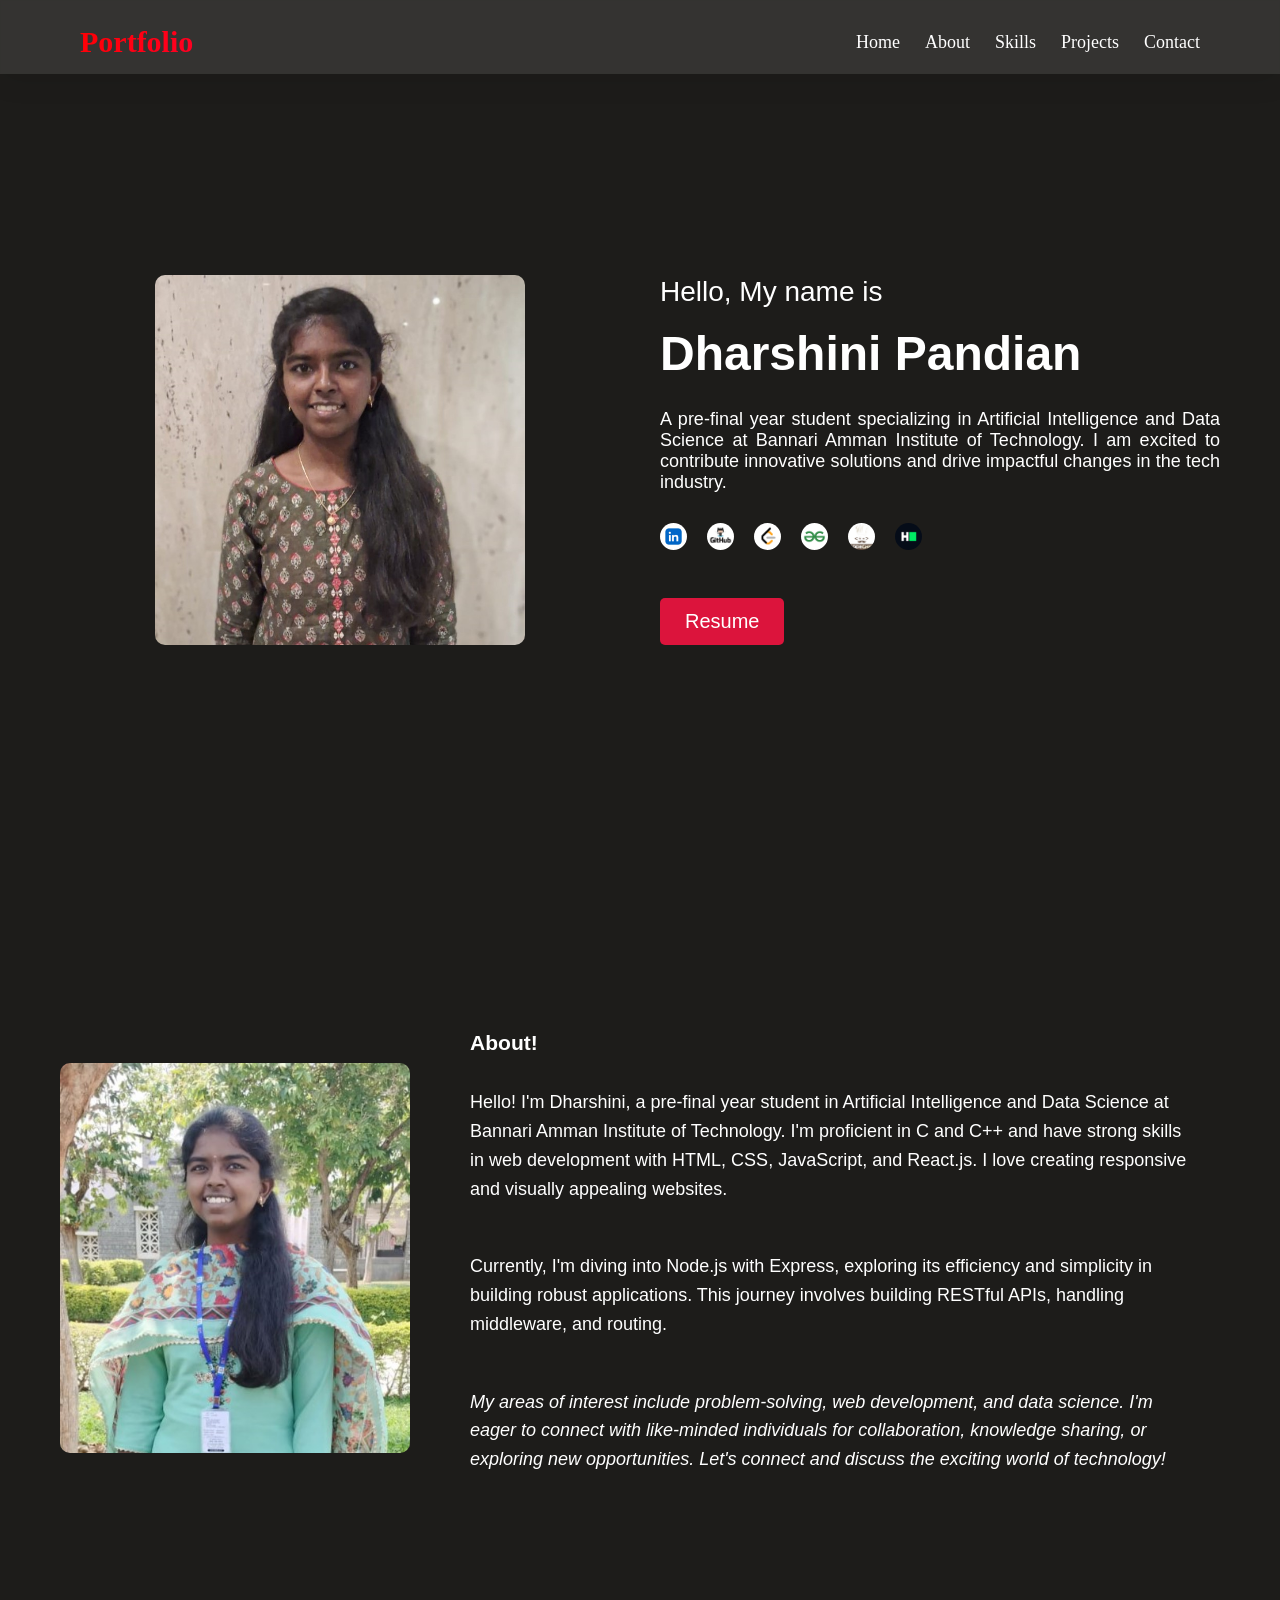
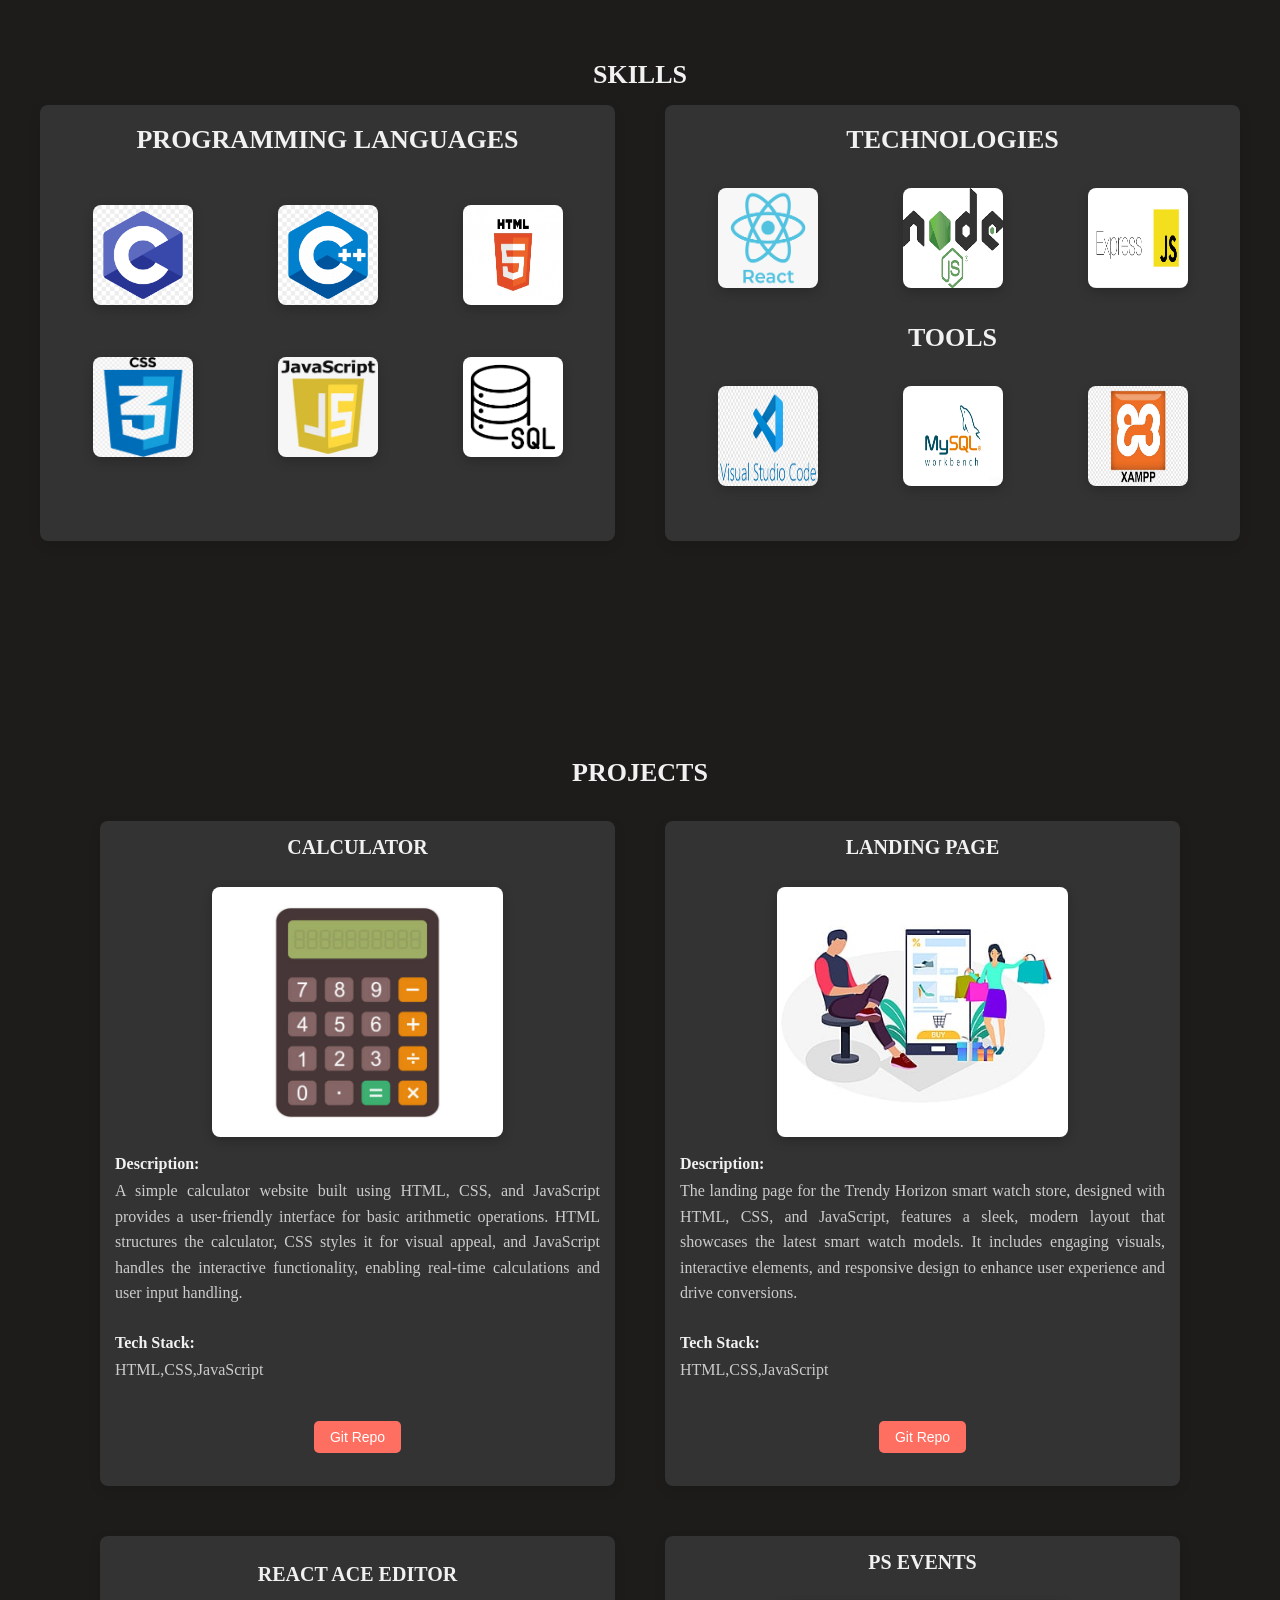
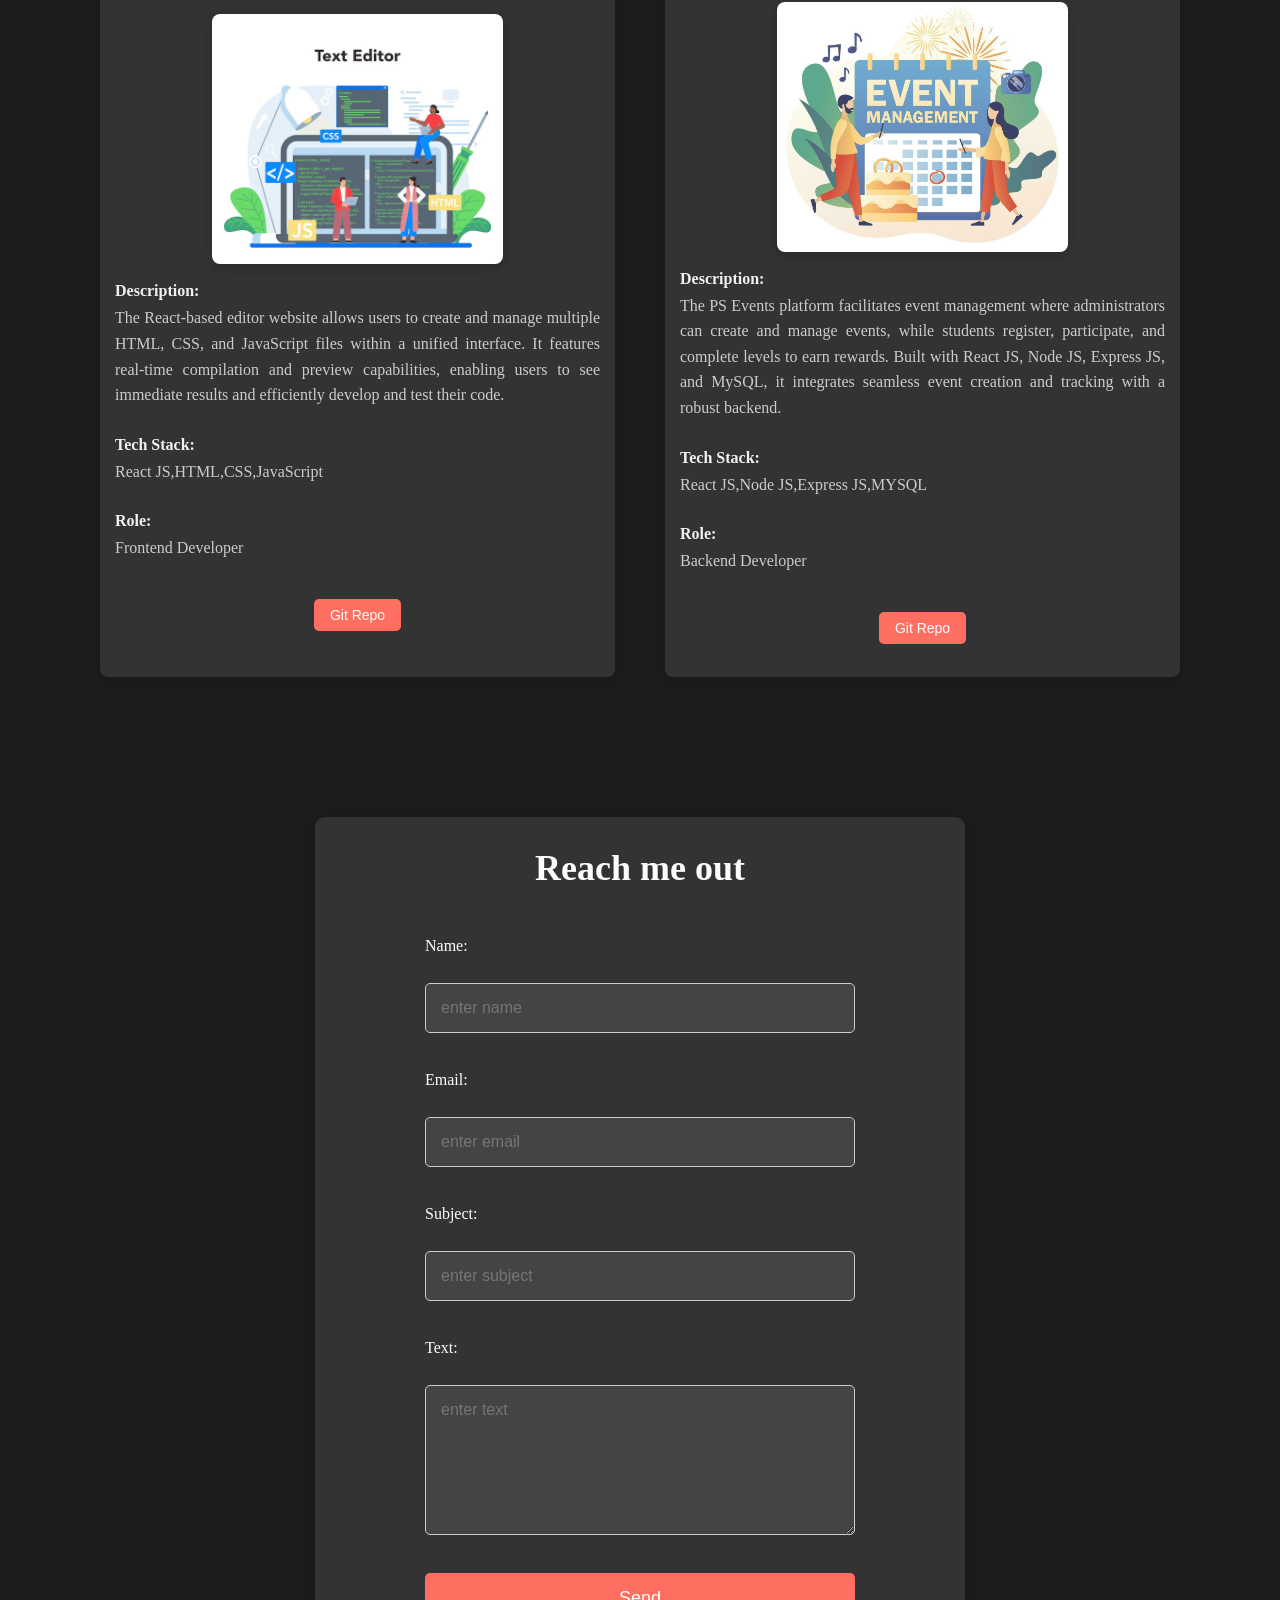
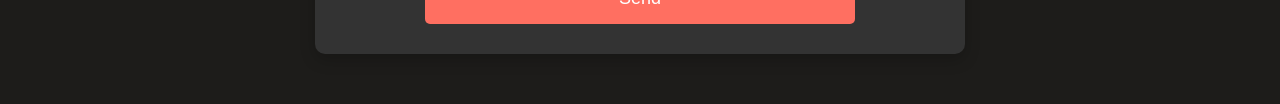
==== index.html @ 651cd528 "Update index.html" ====
<!DOCTYPE html>
<html lang="en">

<head>
    <meta charset="UTF-8">
    <meta name="viewport" content="width=device-width, initial-scale=1.0">
    <title>Portfolio</title>
    <link rel="stylesheet" href="index.css">
    <link rel="stylesheet" href="https://cdnjs.cloudflare.com/ajax/libs/font-awesome/4.7.0/css/font-awesome.min.css">
</head>

<body>

  <nav class="navbar">
    <div class="max-width">
        <div class="nav">
            <div class="logo"><a href="#">Portfolio</a></div>
            <img src="hamburger_icon.png" alt="Menu" class="menu-icon" id="menu-open">
            <ul class="menu" id="menu">
                <img src="croos.jpg" alt="Close" class="menu-icon" id="menu-close">
                <li><a href="#home">Home</a></li>
                <li><a href="#about">About</a></li>
                <li><a href="#skills">Skills</a></li>
                <li><a href="#projects">Projects</a></li>
                <li><a href="#contact">Contact</a></li>
            </ul>
        </div>
    </div>
</nav>

  
  
  
  <section class="home" id="home">
    <div class="max-width">
      <div class="myimg">
        <img src="./MyImg1.jpg" alt="myphoto">
      </div>
      <div class="home-content">
        <div class="text1">Hello, My name is</div><br>
        <div class="text2">Dharshini Pandian</div><br>
        <div class="text3">A pre-final year student specializing in Artificial Intelligence and Data Science at Bannari Amman Institute of Technology. I am excited to contribute innovative solutions and drive impactful changes in the tech industry.</div>
        <div class="icons">
          <p><a href="https://www.linkedin.com/in/dharshini-pandian-6aa9b4267?lipi=urn%3Ali%3Apage%3Ad_flagship3_profile_view_base_contact_details%3BbSGIP3bfSJGXekFO4YFnLw%3D%3D" target="_blank"><img src="./linkedin.jpg" alt=""></a></p>
          <p><a href="https://github.com/DharshiniPandian" target="_blank"><img src="github.png" alt=""></a></p>
          <p><a href="https://leetcode.com/u/Dharsh_BIT/" target="_blank"><img src="leetcode.png" alt=""></a></p>
          <p><a href="https://www.geeksforgeeks.org/user/dharshiniph74s/" target="_blank"><img src="gfg.png" alt=""></a></p>
          <p><a href="https://www.codechef.com/users/dharshini64" target="_blank"><img src="codechef.png" alt=""></a></p>
          <p><a href="https://www.hackerrank.com/profile/dharshinipandia1" target="_blank"><img src="hackerrank.png" alt=""></a></p>
        </div><br>
        <a href="https://dharshinipandian.tiiny.site" target="_blank"><button>Resume</button></a>
      </div>
    </div>
  </section>

  <section class="about" id="about">
    <div class="max-width">
      <div class="myimg1">
        <img src="./MyImg2.jpg" alt="myimg">
      </div>
      <div class="about-content">
        <h3>About!</h3><br>

        <p>Hello! I'm Dharshini, a pre-final year student in Artificial Intelligence and Data Science at Bannari Amman Institute of Technology. I'm proficient in C and C++ and have strong skills in web development with HTML, CSS, JavaScript, and React.js. I love creating responsive and visually appealing websites.</p><br>

        <p>Currently, I'm diving into Node.js with Express, exploring its efficiency and simplicity in building robust applications. This journey involves building RESTful APIs, handling middleware, and routing.</p><br>
          
<p>My areas of interest include problem-solving, web development, and data science. I'm eager to connect with like-minded individuals for collaboration, knowledge sharing, or exploring new opportunities. Let's connect and discuss the exciting world of technology!</p>    
  </div>
    </div>
  </section>
  <section class="skills" id="skills">
    <h2>Skills</h2>
    <div class="max-width">
      <div class="side1">
        <div class="language">
          <h2>Programming Languages</h2><br>
          <ul>
            <li><img src="./C.png" alt="C"></li>
            <li><img src="./C++.png" alt="C++"></li>
            <li><img src="./HTML.png" alt="HTML"></li>
            <li><img src="./CSS.png" alt="CSS"></li>
            <li><img src="./JS.jpeg" alt="JavaScript"></li>
            <li><img src="./SQL.png" alt="SQL"></li>
          </ul>
        </div>
      </div>
      <div class="side2">
        <div class="technology">
          <h2>Technologies</h2><br>
          <ul>
            <li><img src="./React.png" alt="React JS"></li>
            <li><img src="./node.png" alt="Node JS"></li>
            <li><img src="./express.png" alt="Express JS"></li>
          </ul>
        </div>
        <div class="tool">
          <h2>Tools</h2><br>
          <ul>
            <li><img src="./vscode.png" alt="VS Code"></li>
            <li><img src="./workbench.jpg" alt="MySQL WorkBench"></li>
            <li><img src="./xampp.png" alt="Xampp"></li>
          </ul>
        </div>
      </div>
    </div>
  </section>
  <br>

  <section class="projects" id="projects">
    <h2>Projects</h2><br>
    <div class="max-width">
      <div class="pro">
        <div class="box">
          <h2>Calculator</h2><br>
          <img src="./calculator.jpg" alt="img"><br>
          <div class="des">
          <h4>Description:</h4>
          <p>A simple calculator website built using HTML, CSS, and JavaScript provides a user-friendly interface for basic arithmetic operations. HTML structures the calculator, CSS styles it for visual appeal, and JavaScript handles the interactive functionality, enabling real-time calculations and user input handling.</p>
        </div><br>
        <div class="des">
          <h4>Tech Stack:</h4>
          <p>HTML,CSS,JavaScript</p>
        </div>
        <br>
        <a href=""><button>Git Repo</button></a><br>
        </div>
      </div>
      <div class="pro">
        <div class="box">
          <h2>Landing Page</h2><br>
          <img src="./landingpage.jpg" alt="img"><br>
          <div class="des">
            <h4>Description:</h4>
            <p>The landing page for the Trendy Horizon smart watch store, designed with HTML, CSS, and JavaScript, features a sleek, modern layout that showcases the latest smart watch models. It includes engaging visuals, interactive elements, and responsive design to enhance user experience and drive conversions.</p>
          </div>
          <br>
          <div class="des">
            <h4>Tech Stack:</h4>
            <p>HTML,CSS,JavaScript</p>
          </div>
          <br>
          <a href=""><button>Git Repo</button></a>
          <br>
        </div>
      </div>
      <div class="pro">
        <div class="box">
          <h2>React ace editor</h2><br>
          <img src="./editor.png" alt="img"><br>
          <div class="des">
            <h4>Description:</h4>
            <p>The React-based editor website allows users to create and manage multiple HTML, CSS, and JavaScript files within a unified interface. It features real-time compilation and preview capabilities, enabling users to see immediate results and efficiently develop and test their code.</p>
          </div><br>
          <div class="des">
            <h4>Tech Stack:</h4>
            <p>React JS,HTML,CSS,JavaScript</p>
          </div><br>
          <div class="des">
            <h4>Role:</h4>
            <p>Frontend Developer</p>
          </div><br>
          <a href=""><button>Git Repo</button></a><br>
        </div>
      </div>
      <div class="pro">
        <div class="box">
          <h2>PS Events</h2><br>
          <img src="./event.jpg" alt="img"><br>
          <div class="des">
            <h4>Description:</h4>
            <p>The PS Events platform facilitates event management where administrators can create and manage events, while students register, participate, and complete levels to earn rewards. Built with React JS, Node JS, Express JS, and MySQL, it integrates seamless event creation and tracking with a robust backend.</p>
          </div><br>
          <div class="des">
            <h4>Tech Stack:</h4>
            <p>React JS,Node JS,Express JS,MYSQL</p>
          </div><br>
          <div class="des">
            <h4>Role:</h4>
            <p>Backend Developer</p>
          </div><br>
          <a href=""><button>Git Repo</button></a><br>
        </div>
      </div>
    </div>
  </section>

  <section class="contact" id="contact">
    <div class="contact-content">
      <h2>Reach me out</h2><br>
      <div class="max-width">
        <form id="submit">
          <label>Name:</label><br>
          <input type="text" id="name" placeholder="enter name" required><br>
          <label>Email:</label><br>
          <input type="email" id="email" placeholder="enter email" required><br>
          <label>Subject:</label><br>
          <input type="text" id="subject" placeholder="enter subject" required><br>
          <label>Text:</label><br>
          <textarea id="ebody" placeholder="enter text" required></textarea><br>
          <button type="submit">Send</button>
        </form>
      </div>
    </div>
  </section>
  
  
  <script src="https://smtpjs.com/v3/smtp.js"></script>
 <script src="index.js"></script>
    
</body> 
</html>
---- index.css ----
* {
  margin: 0;
  padding: 0;
  -webkit-box-sizing: border-box;
          box-sizing: border-box;
  text-decoration: none;
}

html {
  scroll-behavior: smooth;
}

body{
  background: url("/b2.jpg") no-repeat center center/cover;
}

::-webkit-scrollbar {
  width: 8px;
}

::-webkit-scrollbar-track {
  background: #f1f1f1;
}

::-webkit-scrollbar-thumb {
  background: #888;
}

::-webkit-scrollbar-thumb:hover {
  background: #555;
}

.max-width {
  max-width: 1300px;
  padding: 0 80px;
  margin: auto;
}
.navbar {
  position: fixed;
 
  width: 100%;
  background: rgba(255, 255, 255, 0.1);
  -webkit-box-shadow: 0 4px 30px rgba(0, 0, 0, 0.1);
          box-shadow: 0 4px 30px rgba(0, 0, 0, 0.1);
  backdrop-filter: blur(1.0px);
  -webkit-backdrop-filter: blur(1.0px);
  z-index: 2;
  padding: 15px 0;
  -webkit-transition: all 0.3s ease;
  transition: all 0.3s ease;
}

.navbar .nav {
  display: -webkit-box;
  display: -ms-flexbox;
  display: flex;
  -webkit-box-align: center;
      -ms-flex-align: center;
          align-items: center;
  -webkit-box-pack: justify;
      -ms-flex-pack: justify;
          justify-content: space-between;
}

.nav .logo {
  font-size: 30px;
  font-weight: 600;
  background: repeating-linear-gradient(
    -45deg,
    red 0%,
    yellow 7.14%,
    rgb(0, 255, 0) 14.28%,
    rgb(0, 255, 255) 21.4%,
    cyan 28.56%,
    blue 35.7%,
    magenta 42.84%,
    red 50%
  );
  background-size: 600vw 600vw;
  -webkit-text-fill-color: transparent;
  background-clip: border-box;
  -webkit-background-clip: text;
  -webkit-animation: slide 8s linear infinite forwards;
          animation: slide 8s linear infinite forwards;
}

@-webkit-keyframes slide {
  0% {
    background-position-x: 0%;
  }
  100% {
    background-position-x: 600vw;
  }
}

@keyframes slide {
  0% {
    background-position-x: 0%;
  }
  100% {
    background-position-x: 600vw;
  }
}

.navbar .menu {
  display: -webkit-box;
  display: -ms-flexbox;
  display: flex;
  -webkit-box-align: center;
      -ms-flex-align: center;
          align-items: center;
  -webkit-box-pack: end;
      -ms-flex-pack: end;
          justify-content: flex-end;
}

.navbar .menu li {
  list-style: none;
  display: inline-block;
}

.navbar .menu li a {
  display: block;
  color: #fff;
  font-size: 18px;
  font-weight: 400;
  margin-left: 25px;
  -webkit-transition: color 0.3s ease;
  transition: color 0.3s ease;
}

.navbar .menu li a:hover {
  color: crimson;
}

.navbar .menu-icon {
  display: none; 
  cursor: pointer;
  width: 30px;
  height: 30px;
  z-index: 3;
}


@media (max-width: 1330px) {

  .navbar .menu-icon {
    display: none; 
  }
}

@media (max-width: 768px) {

  .navbar{
    position: fixed;
  }
  .navbar .menu-icon {
    display: block; 
  }

  .navbar #menu-open{
     margin-left: auto;
  }

  .navbar .logo{
    margin-left: 0;
  }

  .navbar .menu {
    position: fixed;
    top: 76px;
    right: -100%;
    width: 100%;
    height: auto; 
    background-color: rgba(0, 0, 0, 0.9);
    -webkit-box-orient: vertical;
    -webkit-box-direction: normal;
        -ms-flex-direction: column;
            flex-direction: column;
    -webkit-box-align: center;
        -ms-flex-align: center;
            align-items: center;
    -webkit-box-pack: start;
        -ms-flex-pack: start;
            justify-content: flex-start;
    overflow-y: auto; 
    -webkit-transition: right 0.3s ease; 
    transition: right 0.3s ease;
    padding: 20px 0;
    z-index: 2; 
  }

  .navbar .menu.active {
    right: 0;
  }

  .navbar .menu li {
    display: block;
    margin: 15px 0;
    text-align: center;
    width: 100%;
  }

  .navbar .menu li a {
    font-size: 22px;
    margin-left: 0;
    color: #fff;
    text-decoration: none;
    width: auto;
    padding: 10px 0;
    display: block;
    -webkit-transition: color 0.3s ease;
    transition: color 0.3s ease;
  }

  .navbar .menu li a:hover {
    color: crimson;
  }

  #menu-close {
    position: absolute;
    top: 12px;
    right: 38px;
    width: 30px;
    height: 30px;
    display: block;
    z-index: 4;
  }
}

.home{
  padding-top: 20px;
  display: -webkit-box;
  display: -ms-flexbox;
  display: flex;
  -webkit-box-align: center;
      -ms-flex-align: center;
          align-items: center;
  -webkit-box-pack: center;
      -ms-flex-pack: center;
          justify-content: center;
  height: 100vh;
  color: #fff;
  font-family: "Ubuntu", sans-serif;
}

.about {
  display: -webkit-box;
  display: -ms-flexbox;
  display: flex;
  -webkit-box-align: center;
      -ms-flex-align: center;
          align-items: center;
  -webkit-box-pack: center;
      -ms-flex-pack: center;
          justify-content: center;
  height: 80vh;
  color: #fff;
  font-family: "Ubuntu", sans-serif;
}

.home-content {
  -webkit-box-flex: 1;
      -ms-flex: 1;
          flex: 1;
  padding-left: 40px;
  display: -webkit-box;
  display: -ms-flexbox;
  display: flex;
  -webkit-box-orient: vertical;
  -webkit-box-direction: normal;
      -ms-flex-direction: column;
          flex-direction: column; 
  -webkit-box-align: start; 
      -ms-flex-align: start; 
          align-items: flex-start; 
}

.home .max-width, .about .max-width, .skills .max-width {
  display: -webkit-box;
  display: -ms-flexbox;
  display: flex;
  -webkit-box-align: center;
      -ms-flex-align: center;
          align-items: center;
  -webkit-box-pack: justify;
      -ms-flex-pack: justify;
          justify-content: space-between;
  width: 100%;
  padding: 0 20px;
  max-width: 1200px; 
  margin: 0 auto; 
}

.myimg {
  -webkit-box-flex: 1;
      -ms-flex: 1;
          flex: 1;
  display: -webkit-box;
  display: -ms-flexbox;
  display: flex;
  -webkit-box-pack: center;
      -ms-flex-pack: center;
          justify-content: center;
  -webkit-box-align: center;
      -ms-flex-align: center;
          align-items: center;
}

.myimg img {
  height: 370px;
  width: 370px;
  border-radius: 10px;
  -o-object-fit: cover;
     object-fit: cover; 
}

.home-content, .about-content {
  -webkit-box-flex: 1;
      -ms-flex: 1;
          flex: 1;
  padding-left: 40px; 
}

.home-content .text1 {
  font-size: 28px;
}

.home-content .text2 {
  font-size: 48px;
  font-weight: 700;
}

.home-content .text3 {
  font-size: 18px;
  text-align: justify;
  margin-top: 10px;
  margin-bottom: 20px;
}

.home-content .icons {
  display: -webkit-box;
  display: -ms-flexbox;
  display: flex;
  gap: 20px;
  margin-bottom: 20px;
}

.home-content .icons img {
  height: 27px; 
  width: 27px;  
  border-radius: 50%; 
}

.home-content a {
  width: 100%;
  display: -webkit-box;
  display: -ms-flexbox;
  display: flex;
  -webkit-box-align: center;
      -ms-flex-align: center;
          align-items: center;
}

a button {
  padding: 12px 25px;
  font-size: 20px;
  background-color: crimson;
  color: white;
  border: none;
  border-radius: 5px;
  cursor: pointer;
  -webkit-transition: background-color 0.3s ease;
  transition: background-color 0.3s ease;
}

button:hover {
  background-color: darkred; 
}

@media (max-width: 820px){
.about .max-width {
    -webkit-box-orient: vertical;
    -webkit-box-direction: normal;
        -ms-flex-direction: column;
            flex-direction: column; 
    text-align: center; 
    -webkit-box-align: center; 
        -ms-flex-align: center; 
            align-items: center; 
  }
}

@media (max-width: 768px) {

  .home-content, .about-content {
    padding-left: 0; 
    padding-right: 0; 
    text-align: center; 
    -webkit-box-pack: center; 
        -ms-flex-pack: center; 
            justify-content: center; 
    -webkit-box-align: center; 
        -ms-flex-align: center; 
            align-items: center;
    margin-bottom: 10px;
  }

  .text1{
    margin-top: 20px;
  }

  .home .text3{
    text-align: center;
  }

  .home .max-width {
    -webkit-box-orient: vertical;
    -webkit-box-direction: normal;
        -ms-flex-direction: column;
            flex-direction: column; 
    text-align: center; 
    -webkit-box-align: center; 
        -ms-flex-align: center; 
            align-items: center; 
  }

  .about,.skills,.projects {
    height: 100%;
  }

  .home-content .text1 {
    font-size: 24px;
  }

  .home-content .text2 {
    font-size: 36px;
  }

  .home-content .text3 {
    font-size: 18px;
  }

  .myimg img {
    height: 300px; 
    width: 300px;
  }

  .home-content .icons img {
    height: 30px; 
    width: 30px;
  }

  a {
    display: -webkit-box;
    display: -ms-flexbox;
    display: flex;
    -webkit-box-pack: center;
        -ms-flex-pack: center;
            justify-content: center;
    -webkit-box-align: center;
        -ms-flex-align: center;
            align-items: center;     
  }
  
  button {
    font-size: 18px;
    padding: 10px 20px;
  }  
}

@media (max-width: 480px) {
  .home .home-content {
    -webkit-box-orient: vertical;
    -webkit-box-direction: normal;
        -ms-flex-direction: column;
            flex-direction: column; 
    text-align: center;
    -ms-flex-line-pack: center;
        align-content: center;
  }
 
  .home .max-width{
    -webkit-box-orient: vertical;
    -webkit-box-direction: normal;
        -ms-flex-direction: column;
            flex-direction: column; 
    text-align: center;
   
  }

  .myimg, .home-content {
    padding-left: 0;
    padding-right: 0;
  }

  .myimg img {
    height: 250px;
    width: 250px;
    margin-bottom: 30px;
  }

  .home-content .text1 {
    font-size: 20px;
  }

  .home-content .text2 {
    font-size: 28px;
  }

  .home-content .text3 {
    font-size: 16px;
  }

  .home-content .icons {
    -webkit-box-pack: center;
        -ms-flex-pack: center;
            justify-content: center; 
  }

  .home-content .icons img {
    height: 25px;
    width: 25px;
  }

  button {
    font-size: 16px;
    padding: 8px 16px;
  }
}

.about-content{
  color: white;
}

.about .myimg1 img{
  height: 390px;
  width: 350px;
  border-radius: 10px;
}

.about-content {
  font-size: 18px; 
  line-height: 1.6; 
  margin-left: 20px;
  margin-right: 20px;
}

.about-content p {
  margin-bottom: 20px; 
}

.about-content p:first-of-type {
  font-weight: 500; 
}

.about-content p:last-of-type {
  font-style: italic; 
}

.skills {
  height: 70vh;
  padding: 40px 20px;
  color: #f1f1f1;
}

.skills .max-width {
  display: -webkit-box;
  display: -ms-flexbox;
  display: flex;
  -ms-flex-wrap: wrap;
      flex-wrap: wrap;
  gap: 50px;
  max-width: 1300px;
  margin: auto;
  -webkit-box-align: stretch;
      -ms-flex-align: stretch;
          align-items: stretch; 
}

.skills .side1, .skills .side2 {
  border-radius: 8px;
  background: #333; 
  -webkit-box-shadow: rgba(0, 0, 0, 0.1) 0px 4px 12px; 
          box-shadow: rgba(0, 0, 0, 0.1) 0px 4px 12px;
  padding: 20px;
  -webkit-box-sizing: border-box;
          box-sizing: border-box;
  -webkit-box-flex: 1;
      -ms-flex: 1;
          flex: 1;
  min-width: 250px;
}

.skills h2 {
  font-size: 26px; 
  font-weight: 700; 
  color: #f1f1f1;
  margin-bottom: 15px;
  text-transform: uppercase; 
  text-align: center; 
  position: relative;
}

.skills ul {
  list-style: none;
  padding: 0;
  display: -webkit-box;
  display: -ms-flexbox;
  display: flex;
  -ms-flex-wrap: wrap;
      flex-wrap: wrap;
  -webkit-box-pack: center;
      -ms-flex-pack: center;
          justify-content: center;
  gap: 20px; 
}

.skills ul li {
  -webkit-box-flex: 1;
      -ms-flex: 1 1 calc(33.333% - 40px);
          flex: 1 1 calc(33.333% - 40px); 
  display: -webkit-box; 
  display: -ms-flexbox; 
  display: flex;
  -webkit-box-pack: center;
      -ms-flex-pack: center;
          justify-content: center;
}

.skills ul li img {
  width: 100px; 
  height: 100px;
  border-radius: 8px; 
  margin-bottom: 15px;
  -webkit-box-shadow: rgba(0, 0, 0, 0.2) 0px 4px 12px;
          box-shadow: rgba(0, 0, 0, 0.2) 0px 4px 12px; 
}

.skills .technology,.skills .tool {
  margin-bottom: 20px; 
}

.skills .language ul li{
  margin-top: 17px; 
}

@media (max-width: 800px) {
  .skills .side1,.skills .side2 {
    -webkit-box-flex: 1;
        -ms-flex: 1 100%;
            flex: 1 100%;
    min-width: auto;
    margin-bottom: 20px;
  }

  .skills{
    height: 100%;
  }

  .skills .max-width {
    padding: 0 10px; 
  }

  .skills ul li {
    -webkit-box-flex: 1;
        -ms-flex: 1 1 calc(50% - 40px);
            flex: 1 1 calc(50% - 40px); 
  }
}

@media (max-width: 480px) {
  .skills ul li {
    -webkit-box-flex: 1;
        -ms-flex: 1 1 calc(100% - 40px);
            flex: 1 1 calc(100% - 40px);
  }
}
.projects {
  padding: 40px 20px;
  color: #f1f1f1; 
}

.projects .max-width {
  display: -ms-grid;
  display: grid;
  -ms-grid-columns: 1fr 50px 1fr;
  grid-template-columns: repeat(2, 1fr);
  gap: 50px; 
  max-width: 1300px;
  margin: auto;
}

.pro {
  border-radius: 8px;
  background: #333;
  -webkit-box-shadow: rgba(0, 0, 0, 0.1) 0px 4px 12px;
          box-shadow: rgba(0, 0, 0, 0.1) 0px 4px 12px;
  padding: 15px; 
  -webkit-box-sizing: border-box; 
          box-sizing: border-box;
  display: -webkit-box;
  display: -ms-flexbox;
  display: flex;
  -webkit-box-orient: vertical;
  -webkit-box-direction: normal;
      -ms-flex-direction: column;
          flex-direction: column;
  -webkit-box-align: center;
      -ms-flex-align: center;
          align-items: center; 
  -webkit-box-pack: center; 
      -ms-flex-pack: center; 
          justify-content: center;
  min-width: 180px;
}

.pro img {
  width: 60%;
  height: 250px;
  -o-object-fit: cover;
     object-fit: cover; 
  border-radius: 8px;
  margin: 0 auto;
  -webkit-box-shadow: rgba(0, 0, 0, 0.2) 0px 4px 12px;
          box-shadow: rgba(0, 0, 0, 0.2) 0px 4px 12px; 
  display: block;
}

.projects h2{
  font-size: 26px; 
  font-weight: 700; 
  color: #f1f1f1;
  margin-bottom: 15px;
  text-transform: uppercase; 
  text-align: center; 
  position: relative;
}


.pro h2 {
  font-size: 20px;
  font-weight: 700;
  color: #f1f1f1;
  margin-bottom: 10px;
  text-transform: uppercase;
  text-align: center;
}

.des {
  margin-bottom: 10px;
}

.des h4 {
  font-size: 16px; 
  font-weight: 600;
  color: #f1f1f1;
  margin-bottom: 5px;
}

.des p {
  text-align: justify;
  font-size: 16px; 
  color: #ccc; 
  line-height: 1.6; 
}

a {
  display: block;
  text-align: center; 
  margin-top: 10px; 
}

.projects button {
  margin-left: 0;
  background: #ff6f61; 
  border: none;
  color: #fff;
  padding: 8px 16px; 
  border-radius: 5px;
  cursor: pointer;
  font-size: 14px;
  -webkit-transition: background 0.3s;
  transition: background 0.3s;
  display: inline-block; 
}

.projects button:hover {
  background-color: white;
  color: #e55b50;
}

.skills, .projects {
  margin-bottom: 50px; 
}

.projects img:hover{
   
}

@media (max-width: 768px) {
  .skills, .projects {
    margin-bottom: 40px;
  }
}

@media (max-width: 480px) {
  .skills, .projects {
    margin-bottom: 30px; 
  }

  .projects .max-width {
    padding: 0 15px; 
  }

  .skills .max-width {
    padding: 0 15px; 
  }
}

@media (max-width: 800px) {
  .projects .max-width {
    -ms-grid-columns: 1fr;
    grid-template-columns: 1fr;
    padding: 0 10px; 
    margin-bottom: 20px;
  }
}

@media (max-width: 480px) {
  .projects .max-width {
    padding: 0 10px; 
    margin-bottom: 20px;
  }
}
.contact {
  padding: 50px 20px; 
}

.contact-content {
  background: #333; 
  color: #fff; 
  padding: 30px; 
  border-radius: 10px; 
  -webkit-box-shadow: rgba(0, 0, 0, 0.2) 0px 6px 16px; 
          box-shadow: rgba(0, 0, 0, 0.2) 0px 6px 16px; 
  max-width: 650px;
  margin: 0 auto; 
}

.contact h2 {
  text-align: center;
  font-size: 36px;
  margin-bottom: 30px;
  color: #fdfdfd;
  font-weight: bold;
}

.contact .max-width {
  max-width: 600px;
  margin: 0 auto;
}

.contact form {
  display: -webkit-box;
  display: -ms-flexbox;
  display: flex;
  -webkit-box-orient: vertical;
  -webkit-box-direction: normal;
      -ms-flex-direction: column;
          flex-direction: column;
}

.contact form label {
  margin-bottom: 10px; 
  font-size: 16px;
  color: #fdfdfd;
}

.contact form input[type="email"], .contact form input[type="text"],
.contact form textarea {
  width: 100%;
  padding: 15px;
  margin-bottom: 20px;
  border: 1px solid #ccc;
  border-radius: 5px;
  font-size: 16px;
  font-family: 'Arial', sans-serif;
  background: #444;
  color: #fff;
  -webkit-box-sizing: border-box;
          box-sizing: border-box;
}

.contact form input[type="email"]:focus,
.contact form textarea:focus {
  border-color: #0056b3; 
  outline: none;
  background: #333; 
}

.contact form textarea {
  min-height: 150px;
  resize: vertical;
}

.contact form button {
  padding: 15px;
  border: none;
  background: #ff6f61;
  color: #fff;
  font-size: 18px;
  border-radius: 5px;
  cursor: pointer;
  -webkit-transition: background-color 0.3s ease;
  transition: background-color 0.3s ease;
}

.contact form button:hover {
  background: #e55b50; 
}

@media (max-width: 768px) {
  .contact-content {
    padding: 20px; 
    border-radius: 8px;
  }

  .contact h2 {
    font-size: 28px; 
  }

  .contact form input[type="email"],
  .contact form textarea {
    padding: 12px;
    font-size: 14px; 
  }

  .contact form button {
    padding: 12px;
    font-size: 16px;
  }
}

@media (max-width: 480px) {
  .contact-content {
    padding: 15px;
  }

  .contact h2 {
    font-size: 24px; 
  }

  .contact form input[type="email"],
  .contact form textarea {
    padding: 10px;
    font-size: 13px; 
  }

  .contact form button {
    padding: 10px;
    font-size: 15px;
  }
}
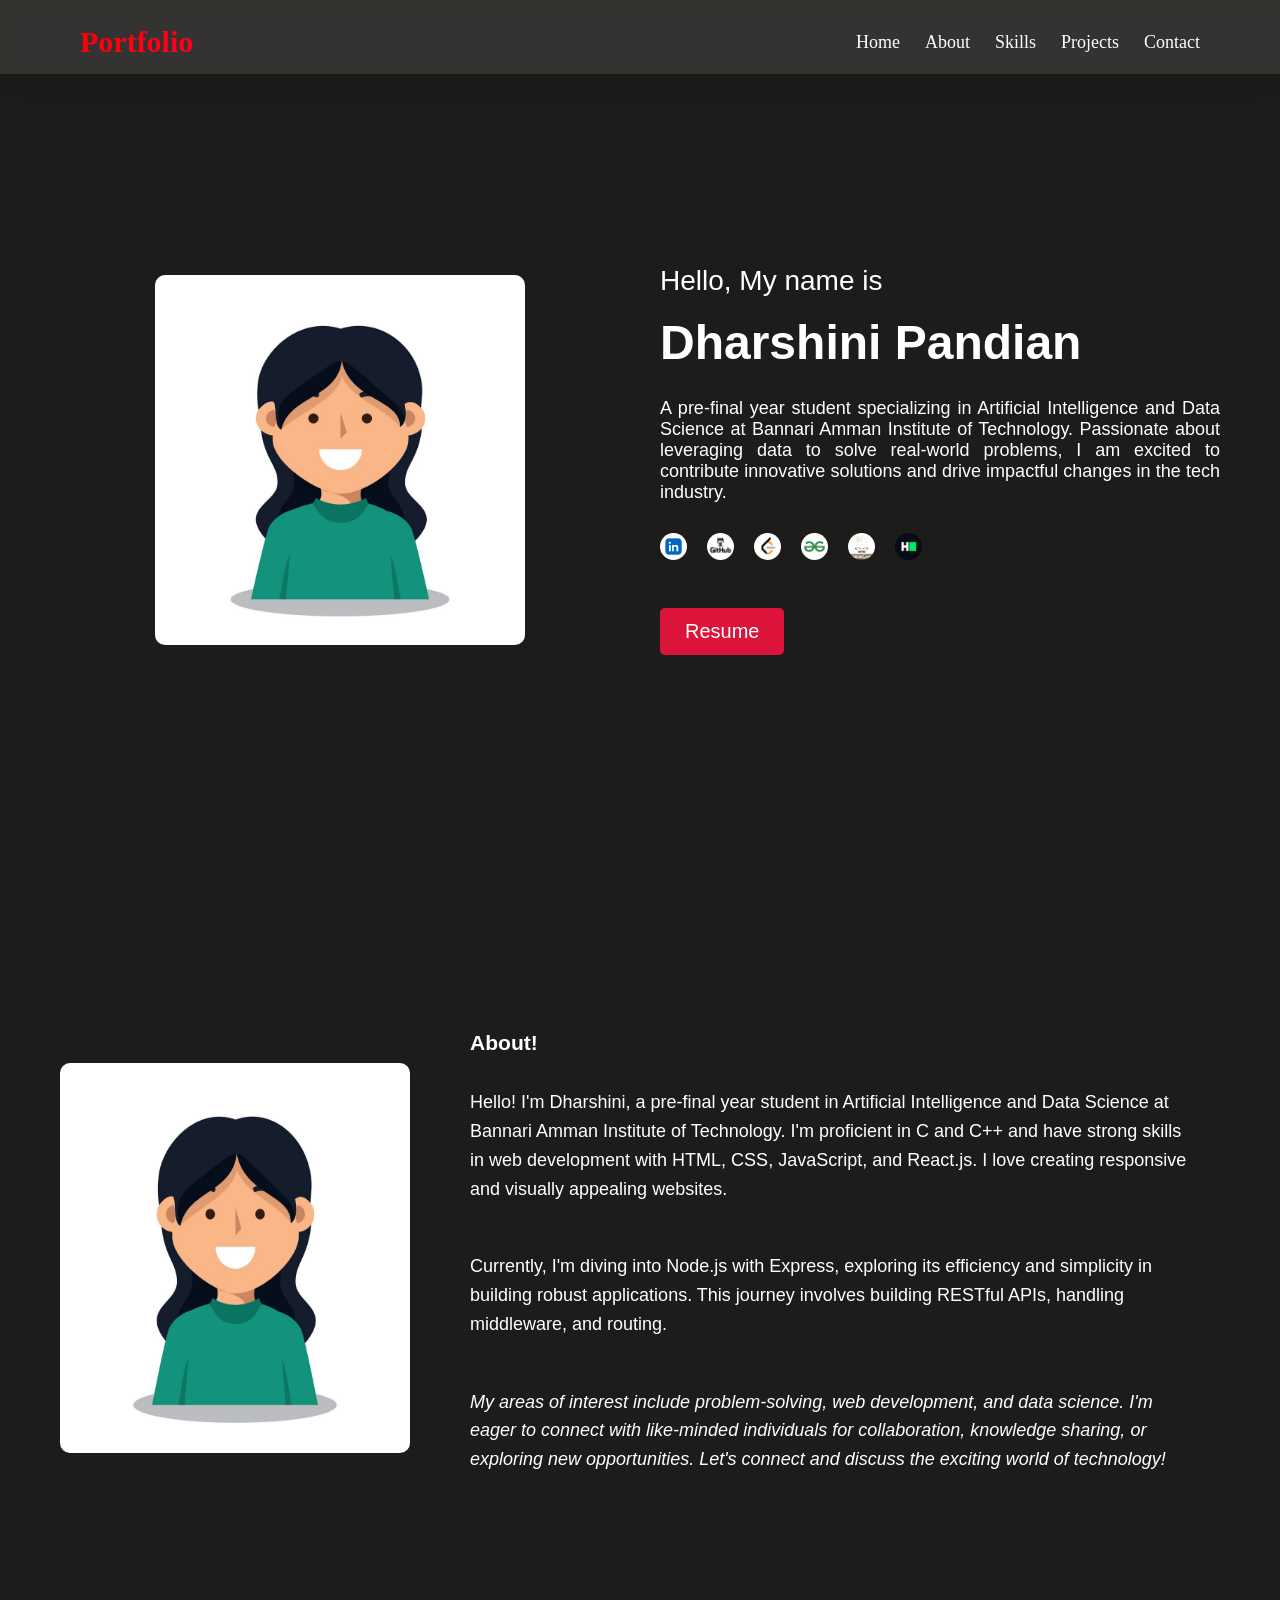
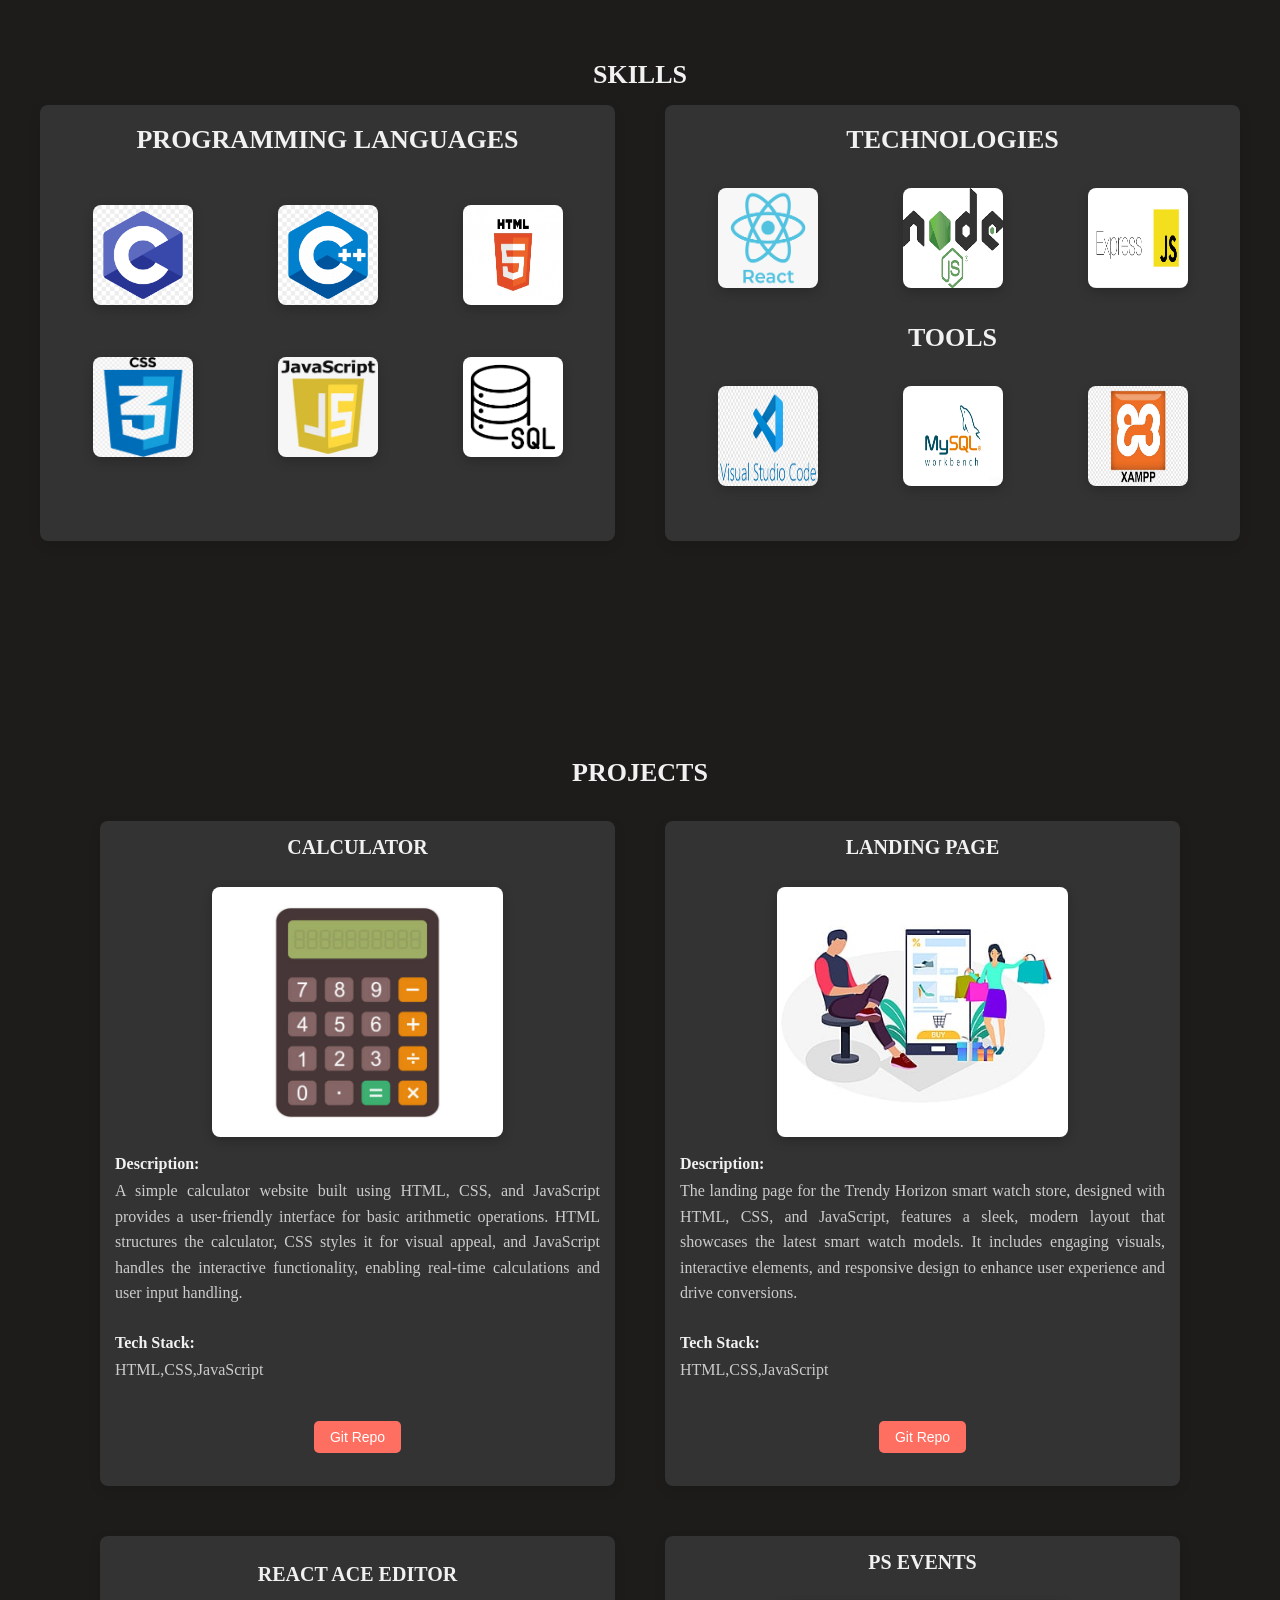
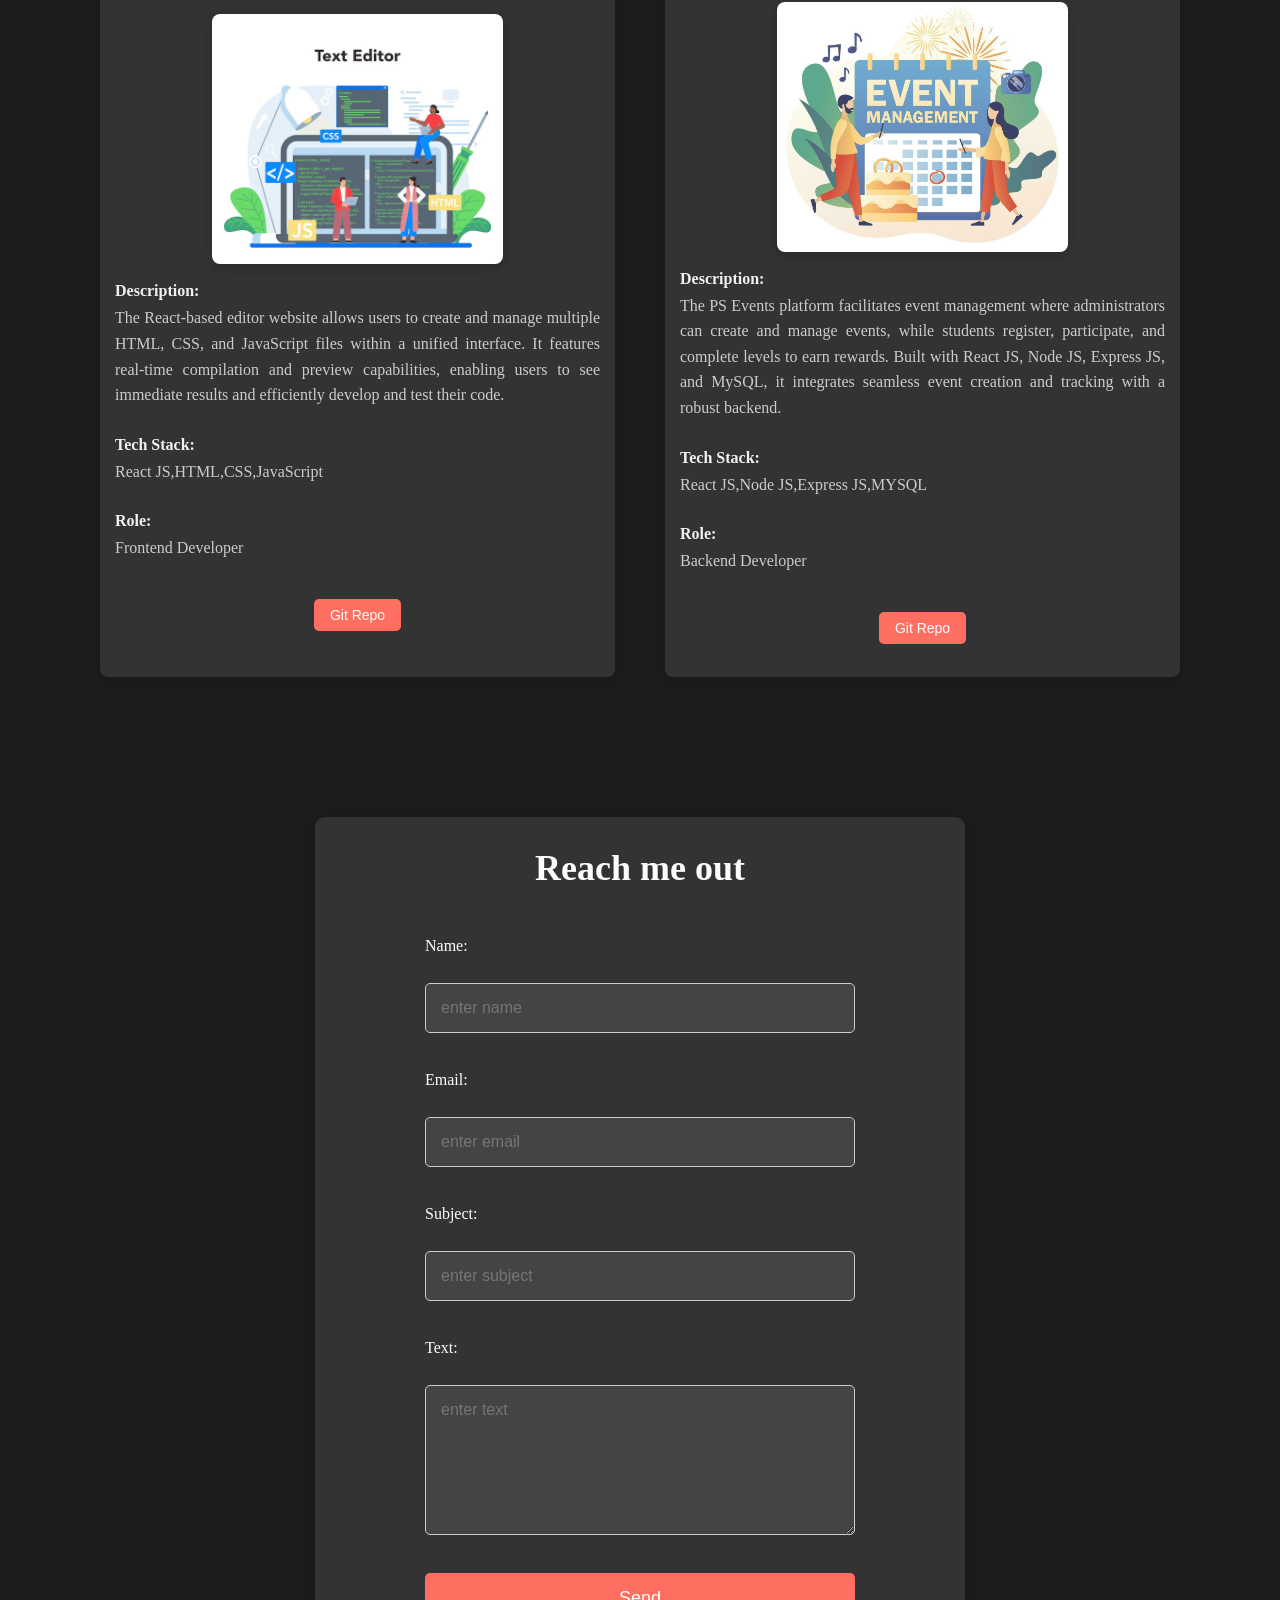
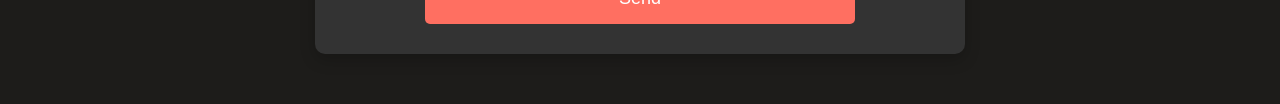
==== commit 6e32f9db: "portfolio_newupdate" ====
--- a/index.html
+++ b/index.html
@@ -34,12 +34,12 @@
   <section class="home" id="home">
     <div class="max-width">
       <div class="myimg">
-        <img src="./MyImg1.jpg" alt="myphoto">
+        <img src="./my_avatar.jpg" alt="myphoto">
       </div>
       <div class="home-content">
         <div class="text1">Hello, My name is</div><br>
         <div class="text2">Dharshini Pandian</div><br>
-        <div class="text3">A pre-final year student specializing in Artificial Intelligence and Data Science at Bannari Amman Institute of Technology. I am excited to contribute innovative solutions and drive impactful changes in the tech industry.</div>
+        <div class="text3">A pre-final year student specializing in Artificial Intelligence and Data Science at Bannari Amman Institute of Technology. Passionate about leveraging data to solve real-world problems, I am excited to contribute innovative solutions and drive impactful changes in the tech industry.</div>
         <div class="icons">
           <p><a href="https://www.linkedin.com/in/dharshini-pandian-6aa9b4267?lipi=urn%3Ali%3Apage%3Ad_flagship3_profile_view_base_contact_details%3BbSGIP3bfSJGXekFO4YFnLw%3D%3D" target="_blank"><img src="./linkedin.jpg" alt=""></a></p>
           <p><a href="https://github.com/DharshiniPandian" target="_blank"><img src="github.png" alt=""></a></p>
@@ -56,7 +56,7 @@
   <section class="about" id="about">
     <div class="max-width">
       <div class="myimg1">
-        <img src="./MyImg2.jpg" alt="myimg">
+        <img src="./my_avatar.jpg" alt="myimg">
       </div>
       <div class="about-content">
         <h3>About!</h3><br>
--- a/index.css
+++ b/index.css
@@ -1,3 +1,17 @@
+/*
+* Prefixed by:
+* PostCSS: v7.0.29,
+* Autoprefixer: v9.7.6
+* Browsers: last 4 version
+*/
+
+/*
+* Prefixed by https://autoprefixer.github.io
+* PostCSS: v8.4.14,
+* Autoprefixer: v10.4.7
+* Browsers: last 4 version
+*/
+
 * {
   margin: 0;
   padding: 0;
@@ -159,11 +173,11 @@
   }
 
   .navbar #menu-open{
-     margin-left: auto;
+    margin-left: 250px;
   }
 
   .navbar .logo{
-    margin-left: 0;
+    margin-left: -50px;
   }
 
   .navbar .menu {
@@ -406,6 +420,10 @@
     margin-bottom: 10px;
   }
 
+  .home .max-width{
+    margin-top: 76px;
+  }
+
   .text1{
     margin-top: 20px;
   }
@@ -961,4 +979,4 @@
     padding: 10px;
     font-size: 15px;
   }
-}
+}
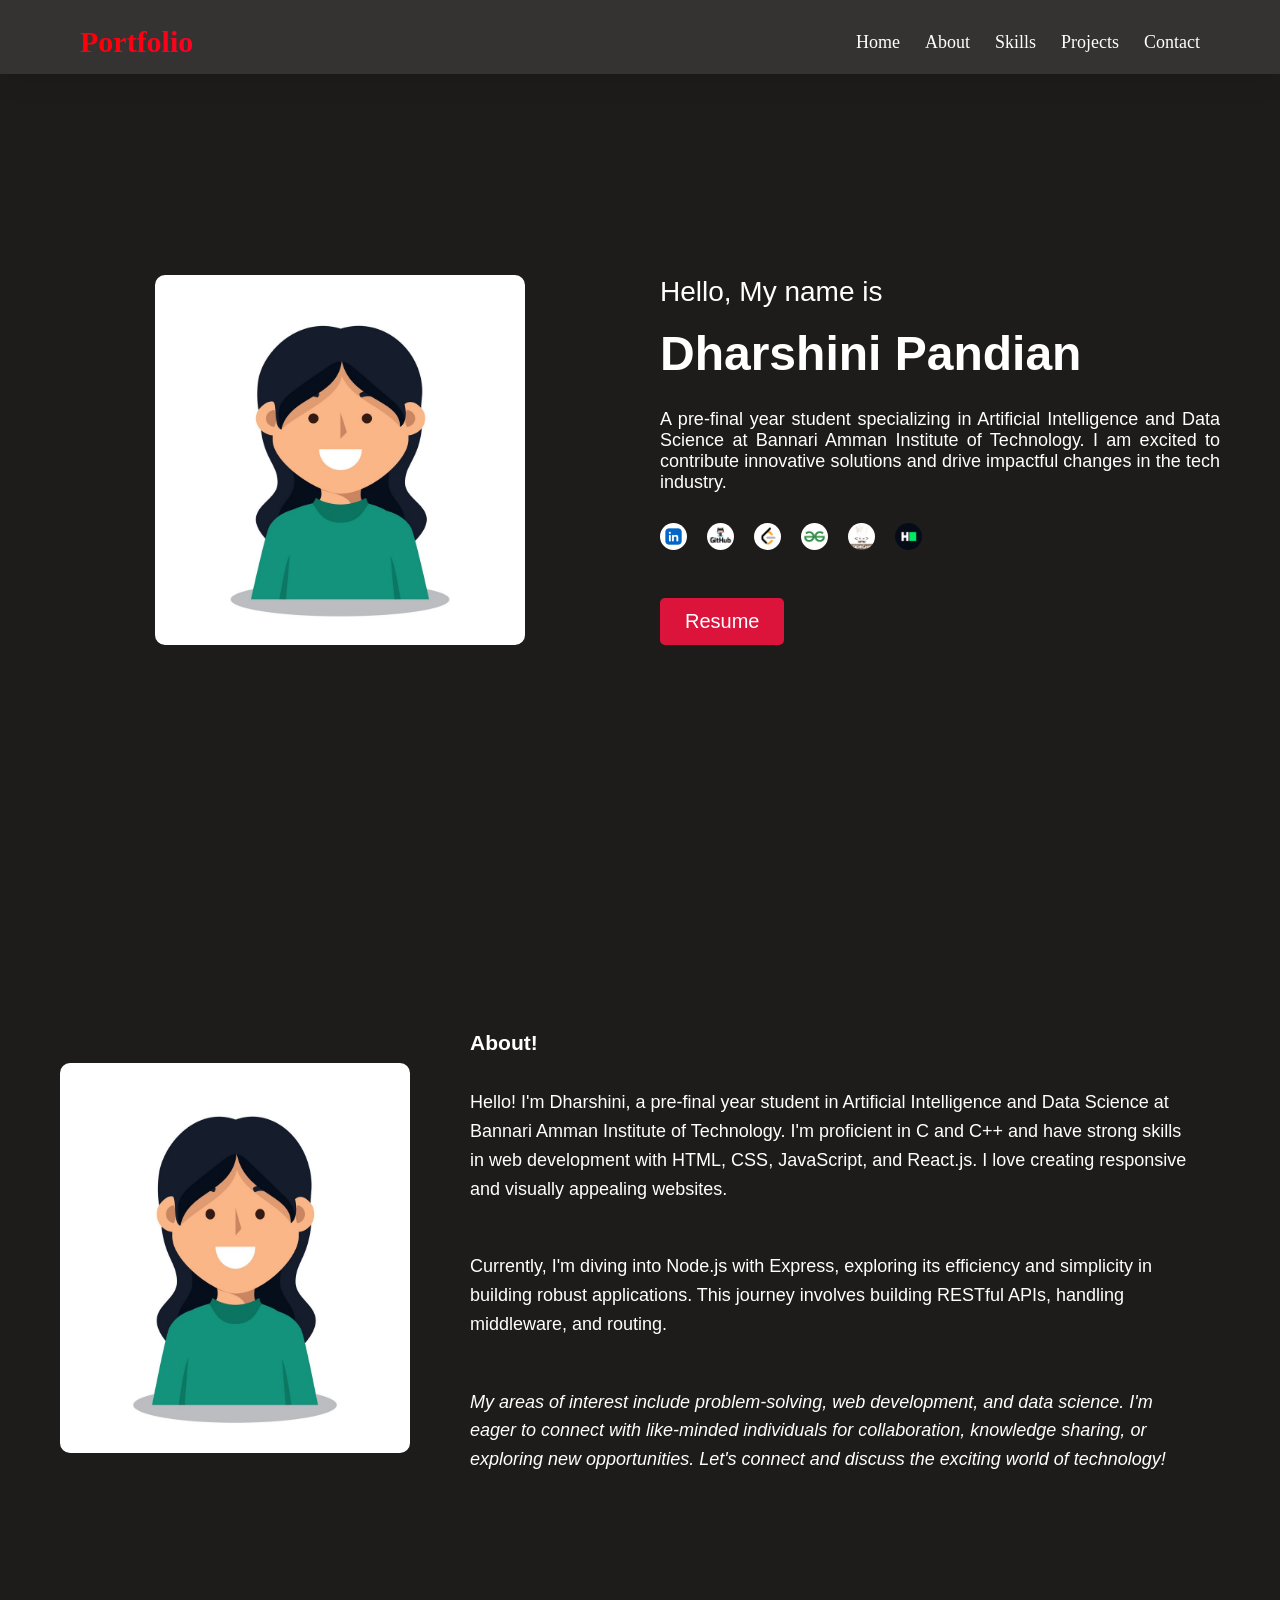
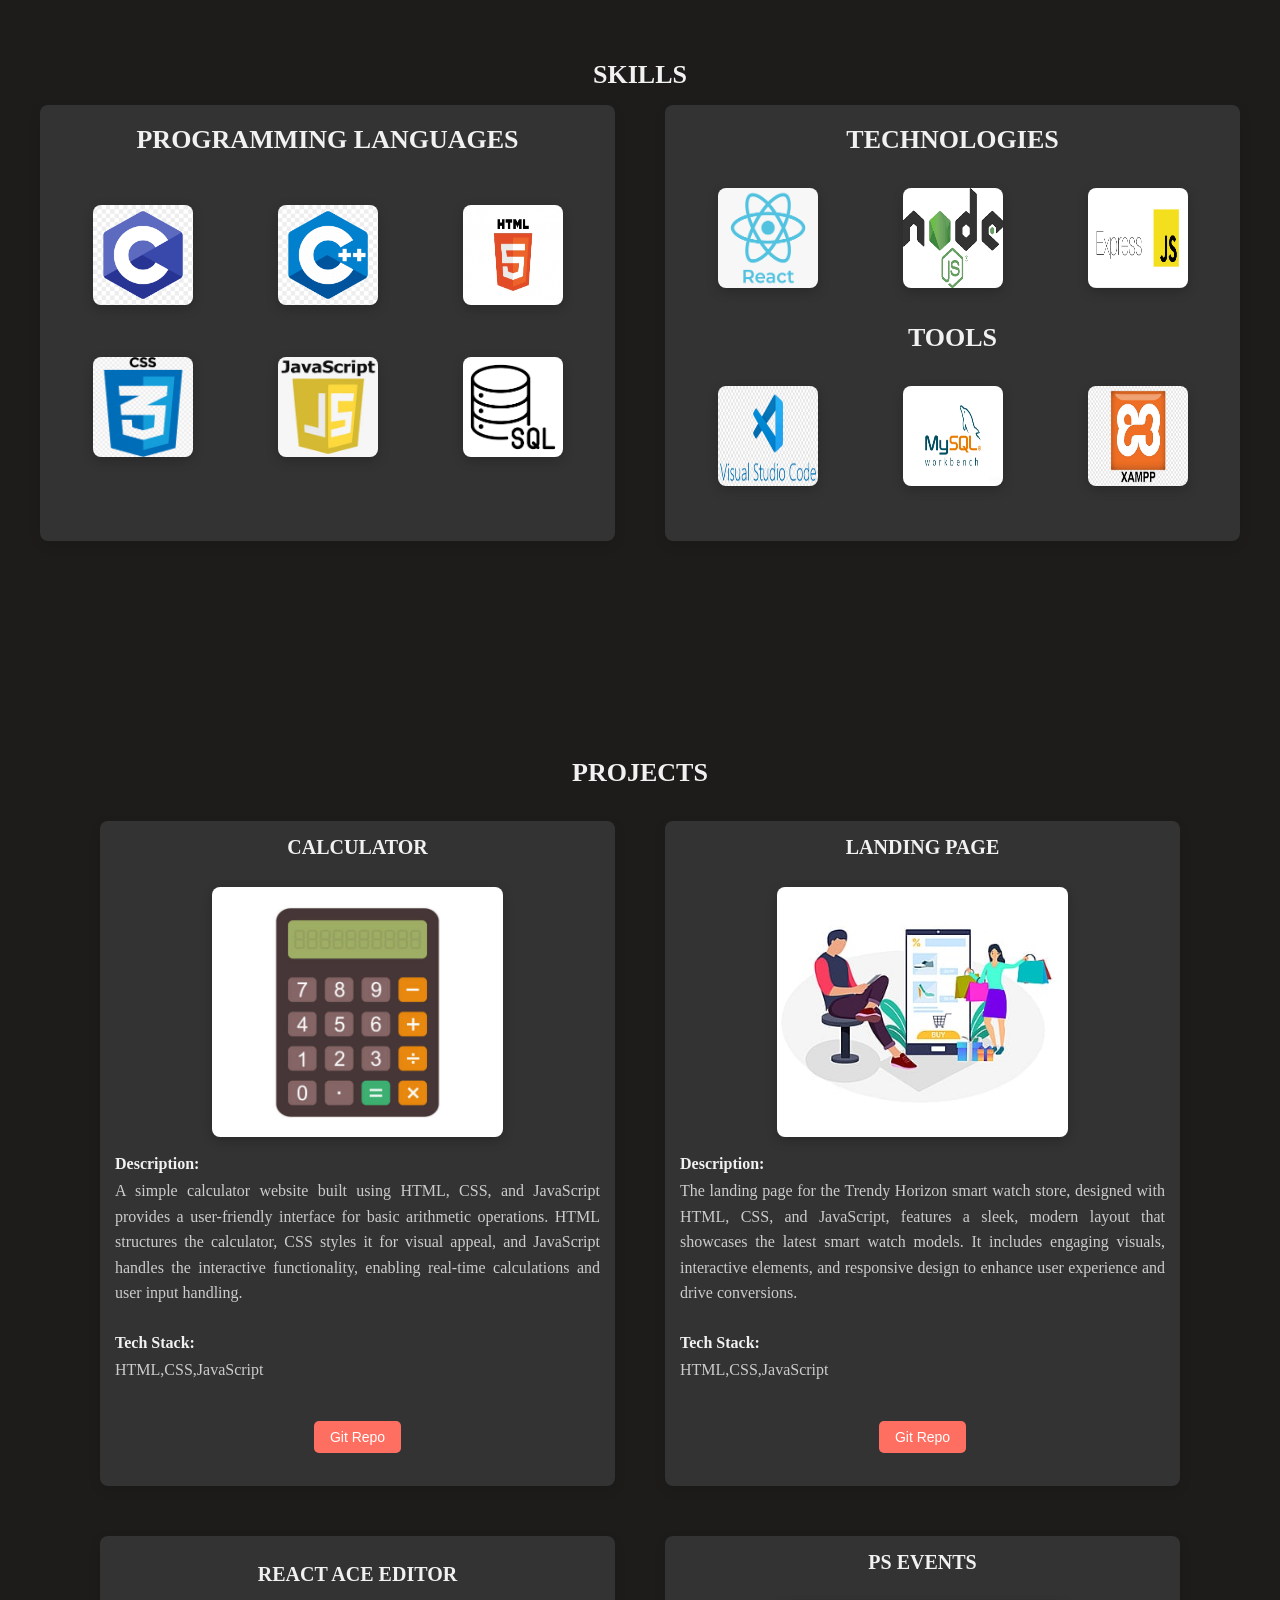
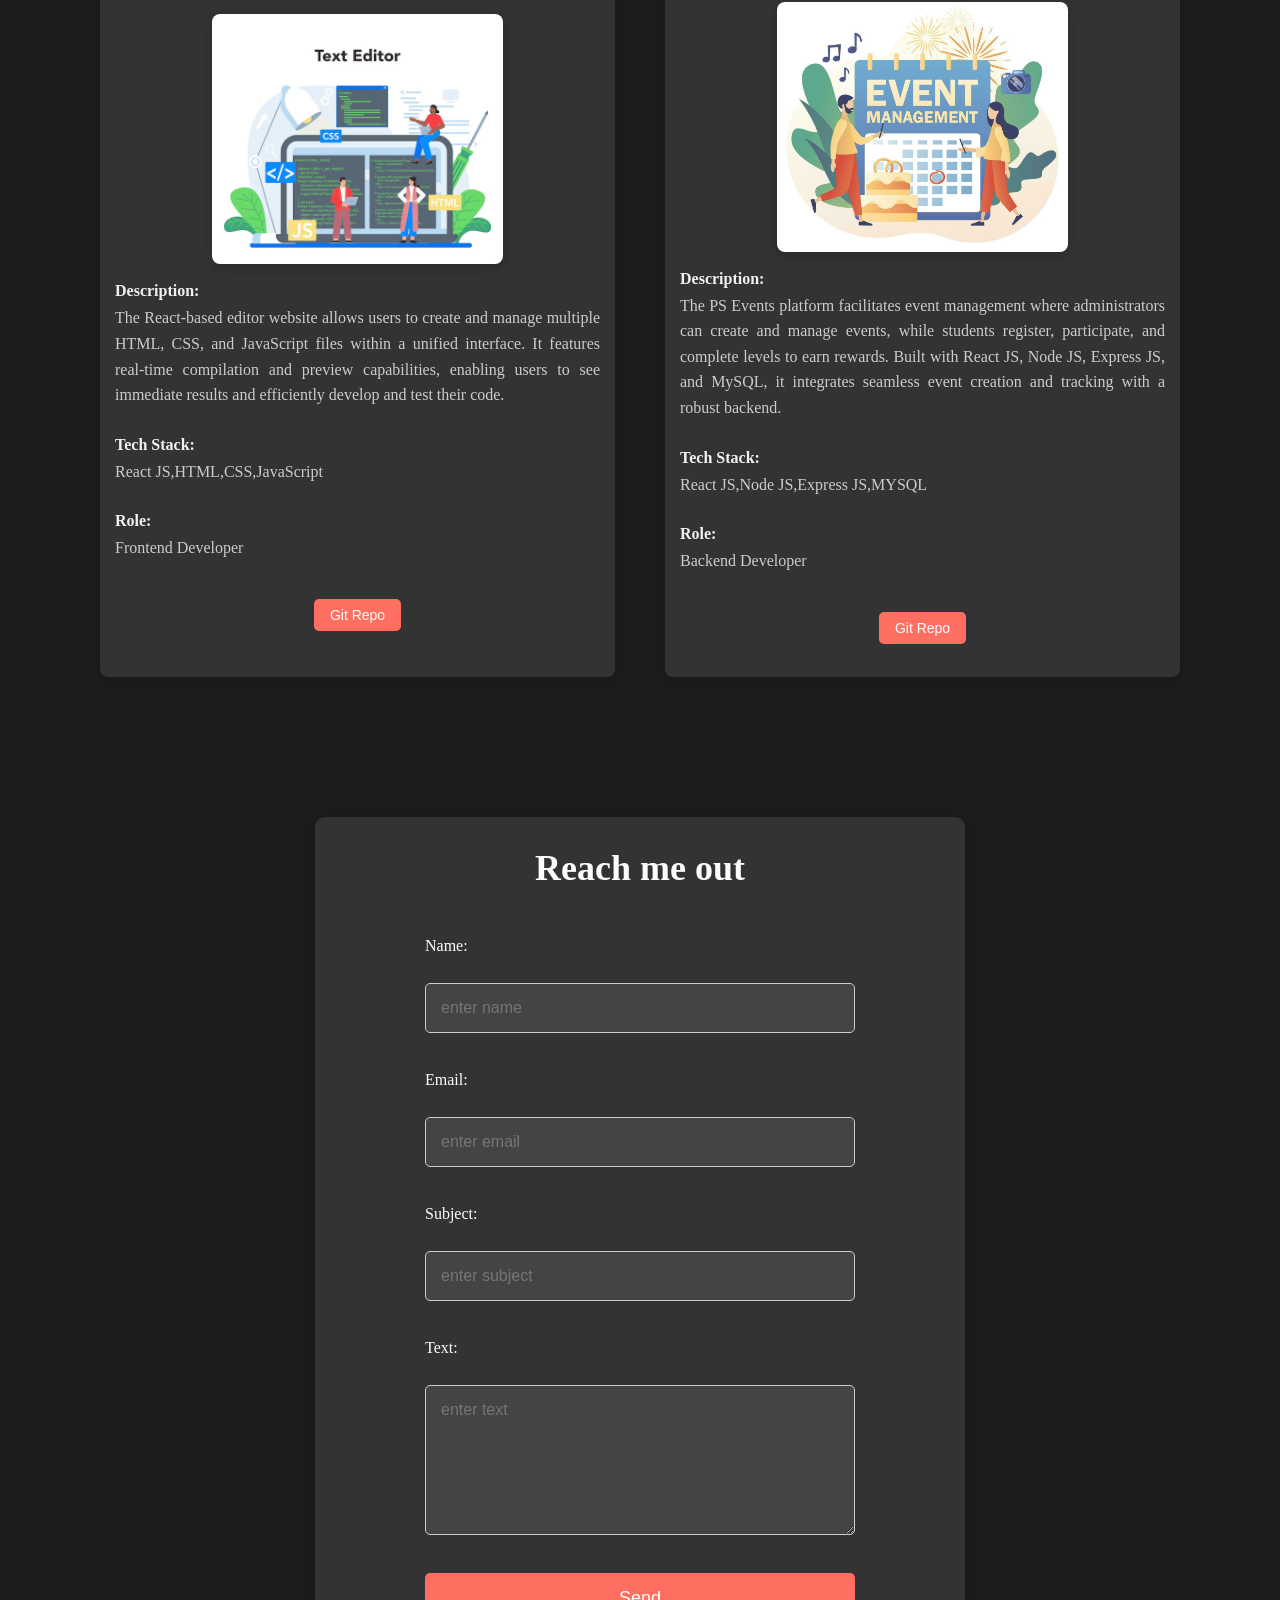
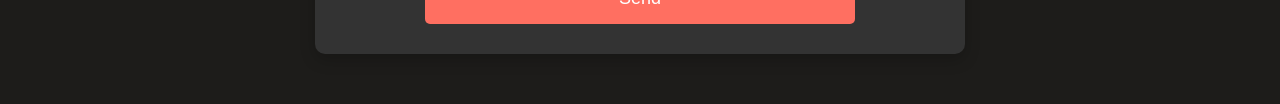
==== commit 4d993aff: "Merge branch 'master' of https://github.com/DharshiniPandian/EazyByts-" ====
--- a/index.html
+++ b/index.html
@@ -39,7 +39,7 @@
       <div class="home-content">
         <div class="text1">Hello, My name is</div><br>
         <div class="text2">Dharshini Pandian</div><br>
-        <div class="text3">A pre-final year student specializing in Artificial Intelligence and Data Science at Bannari Amman Institute of Technology. Passionate about leveraging data to solve real-world problems, I am excited to contribute innovative solutions and drive impactful changes in the tech industry.</div>
+        <div class="text3">A pre-final year student specializing in Artificial Intelligence and Data Science at Bannari Amman Institute of Technology. I am excited to contribute innovative solutions and drive impactful changes in the tech industry.</div>
         <div class="icons">
           <p><a href="https://www.linkedin.com/in/dharshini-pandian-6aa9b4267?lipi=urn%3Ali%3Apage%3Ad_flagship3_profile_view_base_contact_details%3BbSGIP3bfSJGXekFO4YFnLw%3D%3D" target="_blank"><img src="./linkedin.jpg" alt=""></a></p>
           <p><a href="https://github.com/DharshiniPandian" target="_blank"><img src="github.png" alt=""></a></p>
--- a/index.css
+++ b/index.css
@@ -1,17 +1,3 @@
-/*
-* Prefixed by:
-* PostCSS: v7.0.29,
-* Autoprefixer: v9.7.6
-* Browsers: last 4 version
-*/
-
-/*
-* Prefixed by https://autoprefixer.github.io
-* PostCSS: v8.4.14,
-* Autoprefixer: v10.4.7
-* Browsers: last 4 version
-*/
-
 * {
   margin: 0;
   padding: 0;
@@ -173,11 +159,11 @@
   }
 
   .navbar #menu-open{
-    margin-left: 250px;
+     margin-left: auto;
   }
 
   .navbar .logo{
-    margin-left: -50px;
+    margin-left: 0;
   }
 
   .navbar .menu {
@@ -979,4 +965,4 @@
     padding: 10px;
     font-size: 15px;
   }
-}+}
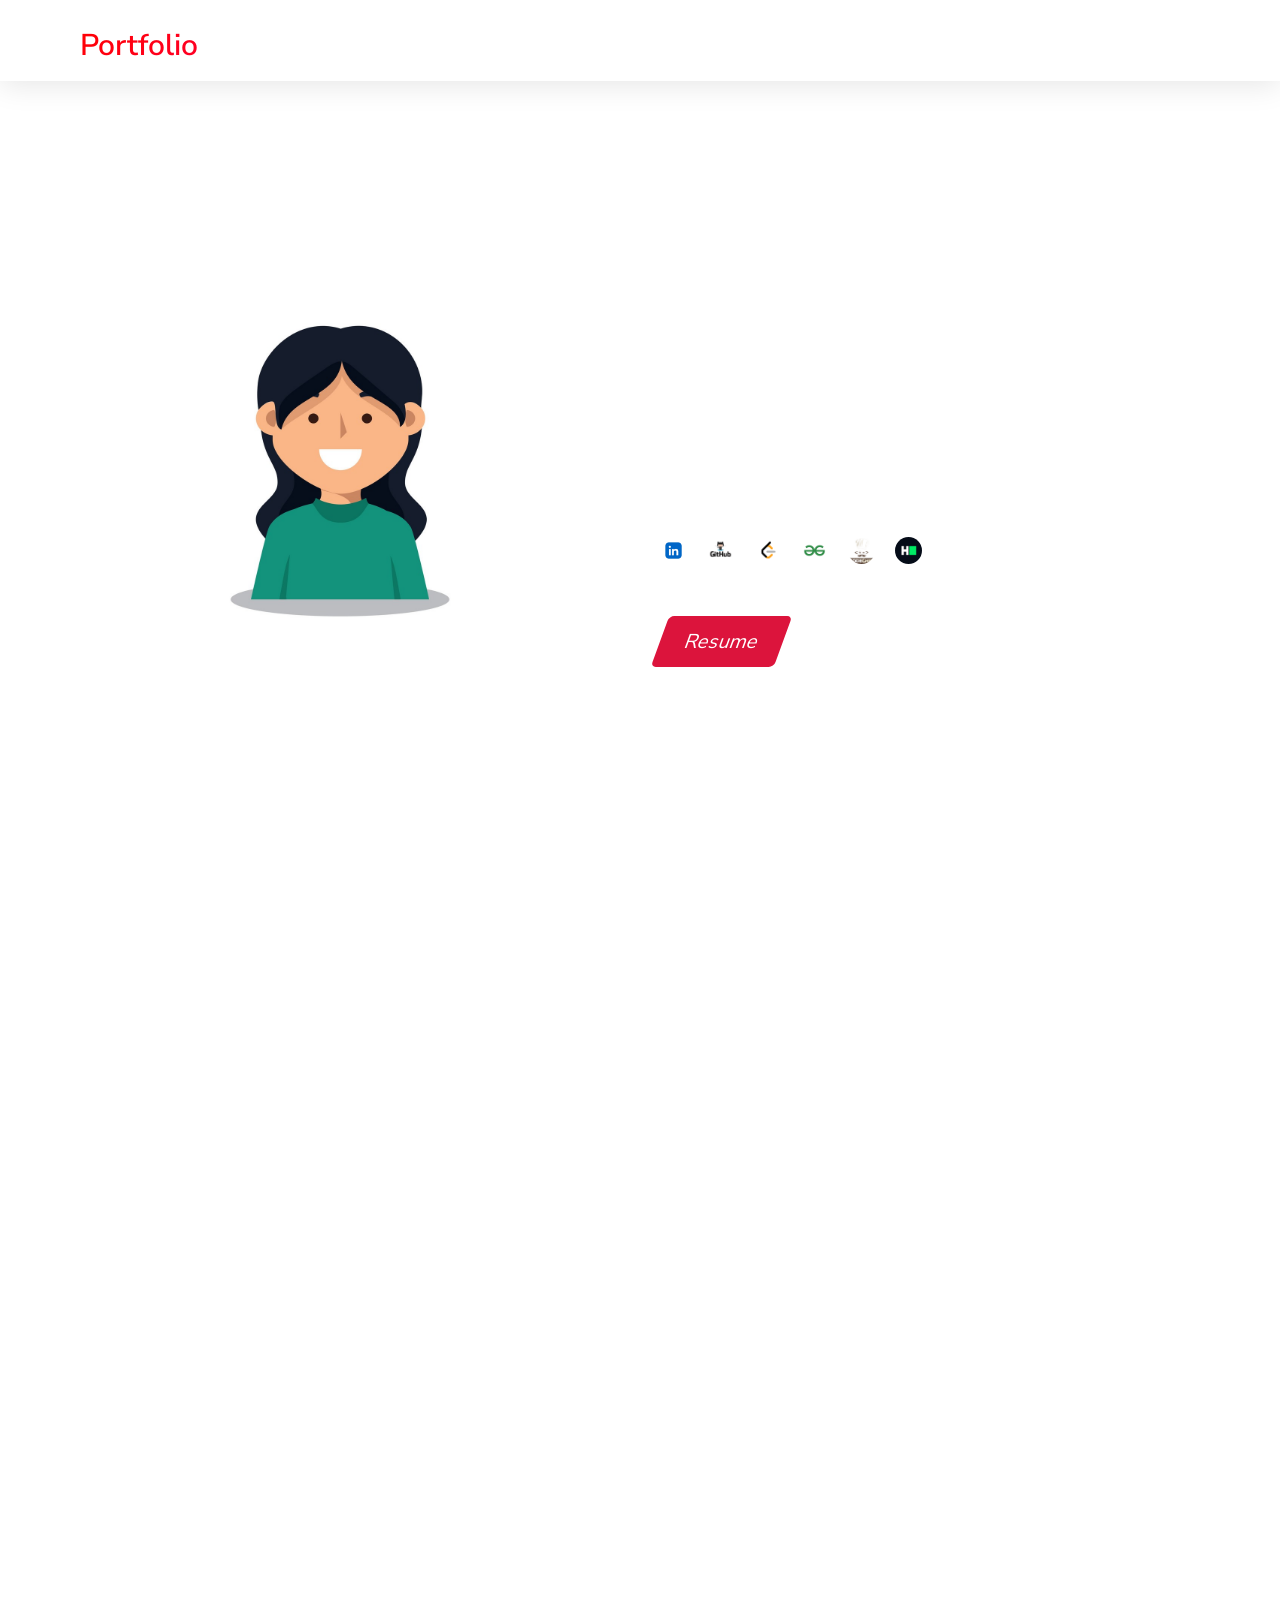
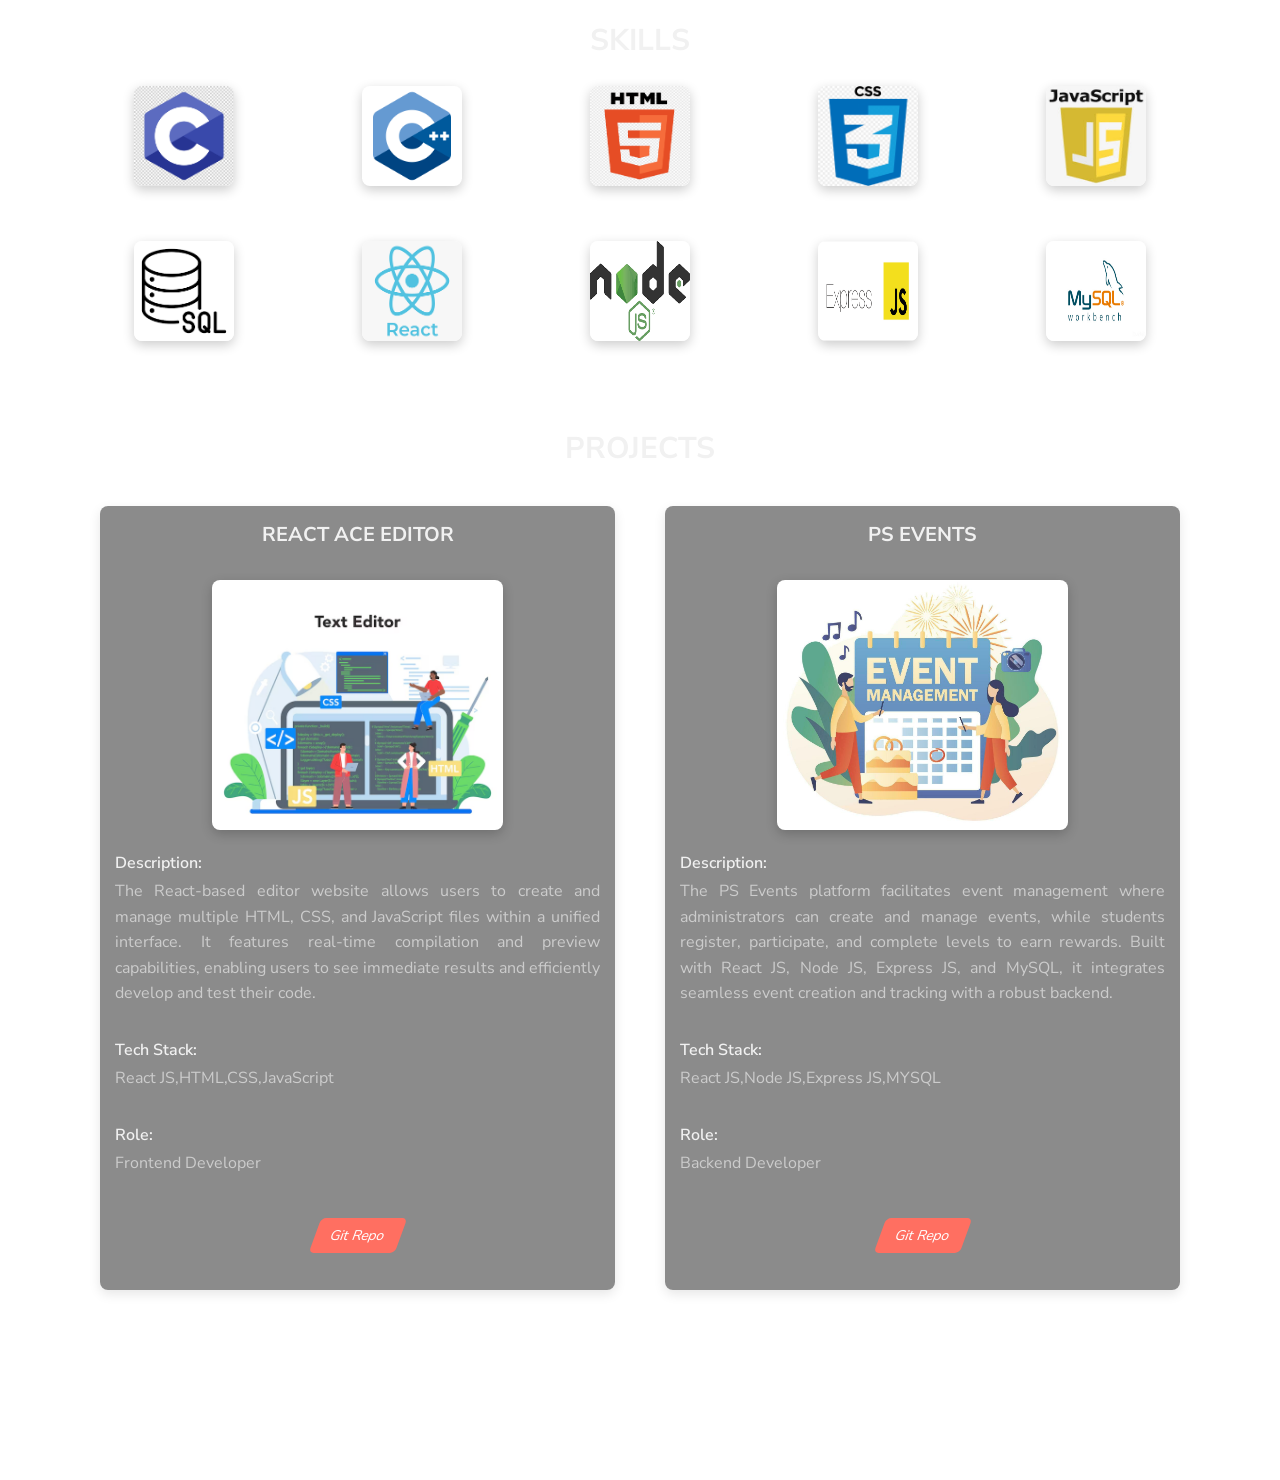
==== commit df3616b2: "css modified" ====
--- a/index.html
+++ b/index.html
@@ -7,6 +7,9 @@
     <title>Portfolio</title>
     <link rel="stylesheet" href="index.css">
     <link rel="stylesheet" href="https://cdnjs.cloudflare.com/ajax/libs/font-awesome/4.7.0/css/font-awesome.min.css">
+    <link rel="preconnect" href="https://fonts.googleapis.com">
+<link rel="preconnect" href="https://fonts.gstatic.com" crossorigin>
+<link href="https://fonts.googleapis.com/css2?family=Nunito+Sans:ital,opsz,wght@0,6..12,200..1000;1,6..12,200..1000&display=swap" rel="stylesheet">
 </head>
 
 <body>
@@ -37,8 +40,8 @@
         <img src="./my_avatar.jpg" alt="myphoto">
       </div>
       <div class="home-content">
-        <div class="text1">Hello, My name is</div><br>
-        <div class="text2">Dharshini Pandian</div><br>
+        <div class="text1">Hello, My name is</div>
+        <div class="text2">Dharshini Pandian</div>
         <div class="text3">A pre-final year student specializing in Artificial Intelligence and Data Science at Bannari Amman Institute of Technology. I am excited to contribute innovative solutions and drive impactful changes in the tech industry.</div>
         <div class="icons">
           <p><a href="https://www.linkedin.com/in/dharshini-pandian-6aa9b4267?lipi=urn%3Ali%3Apage%3Ad_flagship3_profile_view_base_contact_details%3BbSGIP3bfSJGXekFO4YFnLw%3D%3D" target="_blank"><img src="./linkedin.jpg" alt=""></a></p>
@@ -55,26 +58,18 @@
 
   <section class="about" id="about">
     <div class="max-width">
-      <div class="myimg1">
-        <img src="./my_avatar.jpg" alt="myimg">
-      </div>
       <div class="about-content">
         <h3>About!</h3><br>
 
-        <p>Hello! I'm Dharshini, a pre-final year student in Artificial Intelligence and Data Science at Bannari Amman Institute of Technology. I'm proficient in C and C++ and have strong skills in web development with HTML, CSS, JavaScript, and React.js. I love creating responsive and visually appealing websites.</p><br>
-
-        <p>Currently, I'm diving into Node.js with Express, exploring its efficiency and simplicity in building robust applications. This journey involves building RESTful APIs, handling middleware, and routing.</p><br>
-          
-<p>My areas of interest include problem-solving, web development, and data science. I'm eager to connect with like-minded individuals for collaboration, knowledge sharing, or exploring new opportunities. Let's connect and discuss the exciting world of technology!</p>    
+        <p>Hello! I'm Dharshini, a pre-final year student in Artificial Intelligence and Data Science at Bannari Amman Institute of Technology. I'm proficient in C and C++ and have strong skills in web development with HTML, CSS, JavaScript, and React.js. I enjoy building responsive and visually appealing websites.</p><br> <p>Currently, I'm working on projects using React, Express, Node.js, and PostgreSQL. I'm gaining hands-on experience in creating full-stack web applications, building RESTful APIs, managing databases, and efficiently handling middleware and routing.</p><br> <p>My areas of interest include problem-solving, web development, and data science. I'm always excited to connect with like-minded individuals for collaboration, knowledge sharing, or exploring new opportunities. Let's connect and discuss the exciting world of technology!</p>
   </div>
     </div>
   </section>
-  <section class="skills" id="skills">
+  <section class="skill" id="skills">
     <h2>Skills</h2>
     <div class="max-width">
       <div class="side1">
         <div class="language">
-          <h2>Programming Languages</h2><br>
           <ul>
             <li><img src="./C.png" alt="C"></li>
             <li><img src="./C++.png" alt="C++"></li>
@@ -82,24 +77,10 @@
             <li><img src="./CSS.png" alt="CSS"></li>
             <li><img src="./JS.jpeg" alt="JavaScript"></li>
             <li><img src="./SQL.png" alt="SQL"></li>
-          </ul>
-        </div>
-      </div>
-      <div class="side2">
-        <div class="technology">
-          <h2>Technologies</h2><br>
-          <ul>
             <li><img src="./React.png" alt="React JS"></li>
             <li><img src="./node.png" alt="Node JS"></li>
             <li><img src="./express.png" alt="Express JS"></li>
-          </ul>
-        </div>
-        <div class="tool">
-          <h2>Tools</h2><br>
-          <ul>
-            <li><img src="./vscode.png" alt="VS Code"></li>
             <li><img src="./workbench.jpg" alt="MySQL WorkBench"></li>
-            <li><img src="./xampp.png" alt="Xampp"></li>
           </ul>
         </div>
       </div>
@@ -110,40 +91,6 @@
   <section class="projects" id="projects">
     <h2>Projects</h2><br>
     <div class="max-width">
-      <div class="pro">
-        <div class="box">
-          <h2>Calculator</h2><br>
-          <img src="./calculator.jpg" alt="img"><br>
-          <div class="des">
-          <h4>Description:</h4>
-          <p>A simple calculator website built using HTML, CSS, and JavaScript provides a user-friendly interface for basic arithmetic operations. HTML structures the calculator, CSS styles it for visual appeal, and JavaScript handles the interactive functionality, enabling real-time calculations and user input handling.</p>
-        </div><br>
-        <div class="des">
-          <h4>Tech Stack:</h4>
-          <p>HTML,CSS,JavaScript</p>
-        </div>
-        <br>
-        <a href=""><button>Git Repo</button></a><br>
-        </div>
-      </div>
-      <div class="pro">
-        <div class="box">
-          <h2>Landing Page</h2><br>
-          <img src="./landingpage.jpg" alt="img"><br>
-          <div class="des">
-            <h4>Description:</h4>
-            <p>The landing page for the Trendy Horizon smart watch store, designed with HTML, CSS, and JavaScript, features a sleek, modern layout that showcases the latest smart watch models. It includes engaging visuals, interactive elements, and responsive design to enhance user experience and drive conversions.</p>
-          </div>
-          <br>
-          <div class="des">
-            <h4>Tech Stack:</h4>
-            <p>HTML,CSS,JavaScript</p>
-          </div>
-          <br>
-          <a href=""><button>Git Repo</button></a>
-          <br>
-        </div>
-      </div>
       <div class="pro">
         <div class="box">
           <h2>React ace editor</h2><br>
@@ -186,7 +133,7 @@
   </section>
 
   <section class="contact" id="contact">
-    <div class="contact-content">
+    <!-- <div class="contact-content">
       <h2>Reach me out</h2><br>
       <div class="max-width">
         <form id="submit">
@@ -201,7 +148,7 @@
           <button type="submit">Send</button>
         </form>
       </div>
-    </div>
+    </div> -->
   </section>
   
   
--- a/index.css
+++ b/index.css
@@ -4,6 +4,7 @@
   -webkit-box-sizing: border-box;
           box-sizing: border-box;
   text-decoration: none;
+  font-family: Nunito Sans ;
 }
 
 html {
@@ -11,7 +12,7 @@
 }
 
 body{
-  background: url("/b2.jpg") no-repeat center center/cover;
+  background: url("https://images-wixmp-ed30a86b8c4ca887773594c2.wixmp.com/f/c9a17937-8c0d-4a78-b75b-d9847af5b606/dg7ssyw-c79f2b26-1b69-4633-8cd6-4256bcca93eb.gif?token=eyJ0eXAiOiJKV1QiLCJhbGciOiJIUzI1NiJ9.[base64].EO5d-A_h03cUY0q0fAsM8qlGBnPxiT2hybyl1VHA1ws") no-repeat center center/cover;
 }
 
 ::-webkit-scrollbar {
@@ -44,7 +45,7 @@
           box-shadow: 0 4px 30px rgba(0, 0, 0, 0.1);
   backdrop-filter: blur(1.0px);
   -webkit-backdrop-filter: blur(1.0px);
-  z-index: 2;
+  z-index: 1000;
   padding: 15px 0;
   -webkit-transition: all 0.3s ease;
   transition: all 0.3s ease;
@@ -239,8 +240,8 @@
   -webkit-box-pack: center;
       -ms-flex-pack: center;
           justify-content: center;
+  color: #fff;
   height: 100vh;
-  color: #fff;
   font-family: "Ubuntu", sans-serif;
 }
 
@@ -305,6 +306,7 @@
   -webkit-box-align: center;
       -ms-flex-align: center;
           align-items: center;
+ 
 }
 
 .myimg img {
@@ -332,10 +334,12 @@
 }
 
 .home-content .text3 {
-  font-size: 18px;
   text-align: justify;
-  margin-top: 10px;
-  margin-bottom: 20px;
+  margin-top: 15px;
+  margin-bottom: 15px;
+  font-size: 21px;
+  letter-spacing: 1px;
+  font-weight: 400;
 }
 
 .home-content .icons {
@@ -370,6 +374,7 @@
   border: none;
   border-radius: 5px;
   cursor: pointer;
+  transform: skewX(-20deg);
   -webkit-transition: background-color 0.3s ease;
   transition: background-color 0.3s ease;
 }
@@ -406,6 +411,10 @@
     margin-bottom: 10px;
   }
 
+  .home, .about, .skills{
+    height: 100%;
+  }
+
   .home .max-width{
     margin-top: 76px;
   }
@@ -439,10 +448,6 @@
 
   .home-content .text2 {
     font-size: 36px;
-  }
-
-  .home-content .text3 {
-    font-size: 18px;
   }
 
   .myimg img {
@@ -537,15 +542,17 @@
   color: white;
 }
 
-.about .myimg1 img{
-  height: 390px;
-  width: 350px;
-  border-radius: 10px;
+.about-content > h3{
+  font-size: 30px;
+  text-align: center;
 }
 
 .about-content {
-  font-size: 18px; 
-  line-height: 1.6; 
+  font-size: 22px; 
+  font-weight: 200;
+  line-height: 1.4; 
+  letter-spacing: 1px;
+  text-align: justify;
   margin-left: 20px;
   margin-right: 20px;
 }
@@ -554,13 +561,6 @@
   margin-bottom: 20px; 
 }
 
-.about-content p:first-of-type {
-  font-weight: 500; 
-}
-
-.about-content p:last-of-type {
-  font-style: italic; 
-}
 
 .skills {
   height: 70vh;
@@ -584,7 +584,7 @@
 
 .skills .side1, .skills .side2 {
   border-radius: 8px;
-  background: #333; 
+  background: #33333391; 
   -webkit-box-shadow: rgba(0, 0, 0, 0.1) 0px 4px 12px; 
           box-shadow: rgba(0, 0, 0, 0.1) 0px 4px 12px;
   padding: 20px;
@@ -594,10 +594,11 @@
       -ms-flex: 1;
           flex: 1;
   min-width: 250px;
-}
-
-.skills h2 {
-  font-size: 26px; 
+  /* background: transparent; */
+}
+
+.skill h2 {
+  font-size: 30px; 
   font-weight: 700; 
   color: #f1f1f1;
   margin-bottom: 15px;
@@ -606,33 +607,40 @@
   position: relative;
 }
 
-.skills ul {
-  list-style: none;
+.skill ul {
+  display: flex;
+  flex-wrap: wrap;
+  gap: 20px; 
   padding: 0;
-  display: -webkit-box;
-  display: -ms-flexbox;
-  display: flex;
-  -ms-flex-wrap: wrap;
-      flex-wrap: wrap;
-  -webkit-box-pack: center;
-      -ms-flex-pack: center;
-          justify-content: center;
-  gap: 20px; 
-}
-
-.skills ul li {
-  -webkit-box-flex: 1;
-      -ms-flex: 1 1 calc(33.333% - 40px);
-          flex: 1 1 calc(33.333% - 40px); 
-  display: -webkit-box; 
-  display: -ms-flexbox; 
-  display: flex;
-  -webkit-box-pack: center;
-      -ms-flex-pack: center;
-          justify-content: center;
-}
-
-.skills ul li img {
+}
+
+.skill ul li {
+  flex: 1 1 calc(33.333% - 40px); 
+  display: flex;
+  justify-content: center;
+  margin: 10px 0;
+}
+
+@media (min-width: 1200px) {
+  .skill ul li {
+    flex: 1 1 calc(20% - 40px);
+  }
+}
+
+@media (max-width: 768px) {
+  .skill ul li {
+    flex: 1 1 calc(50% - 40px);
+  }
+}
+
+@media (max-width: 480px) {
+  .skill ul li {
+    flex: 1 1 calc(100% - 40px);
+  }
+}
+
+
+.skill ul li img {
   width: 100px; 
   height: 100px;
   border-radius: 8px; 
@@ -697,7 +705,7 @@
 
 .pro {
   border-radius: 8px;
-  background: #333;
+  background: #33333391;
   -webkit-box-shadow: rgba(0, 0, 0, 0.1) 0px 4px 12px;
           box-shadow: rgba(0, 0, 0, 0.1) 0px 4px 12px;
   padding: 15px; 
@@ -732,7 +740,7 @@
 }
 
 .projects h2{
-  font-size: 26px; 
+  font-size: 30px; 
   font-weight: 700; 
   color: #f1f1f1;
   margin-bottom: 15px;
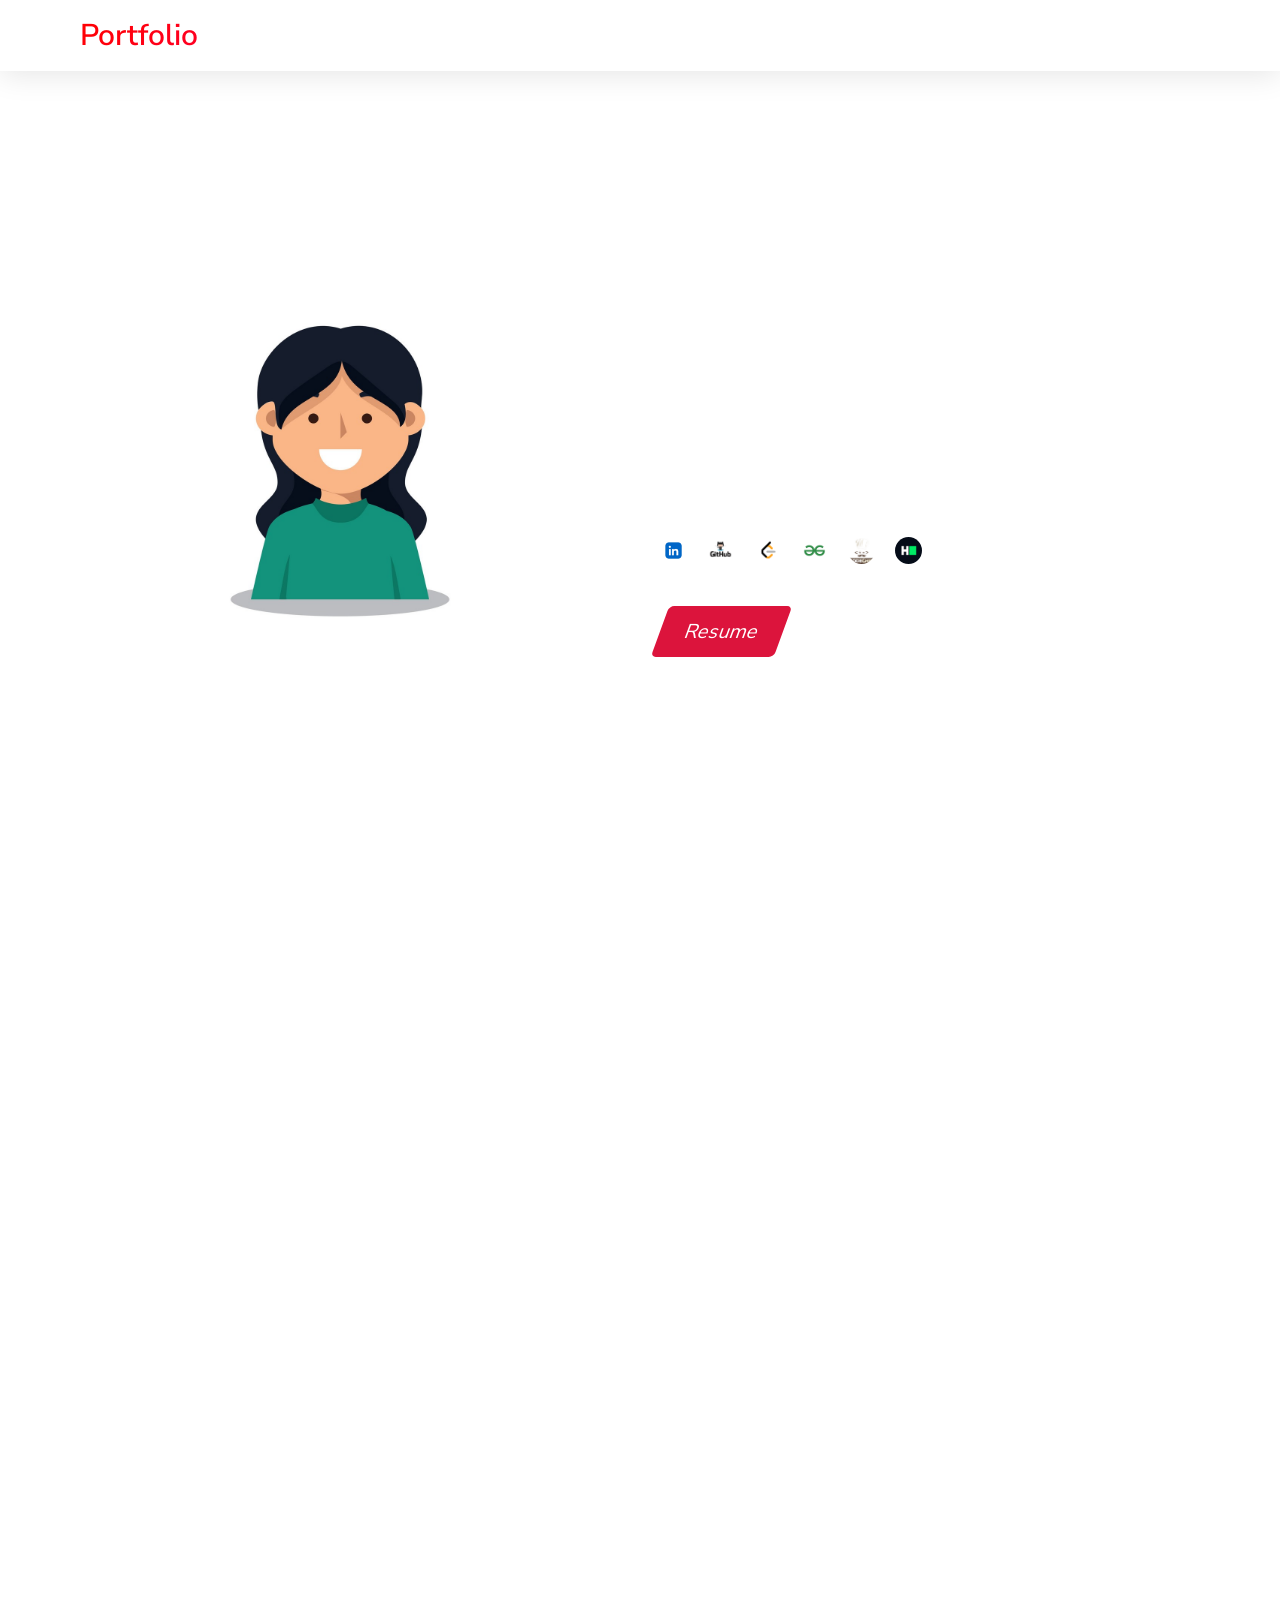
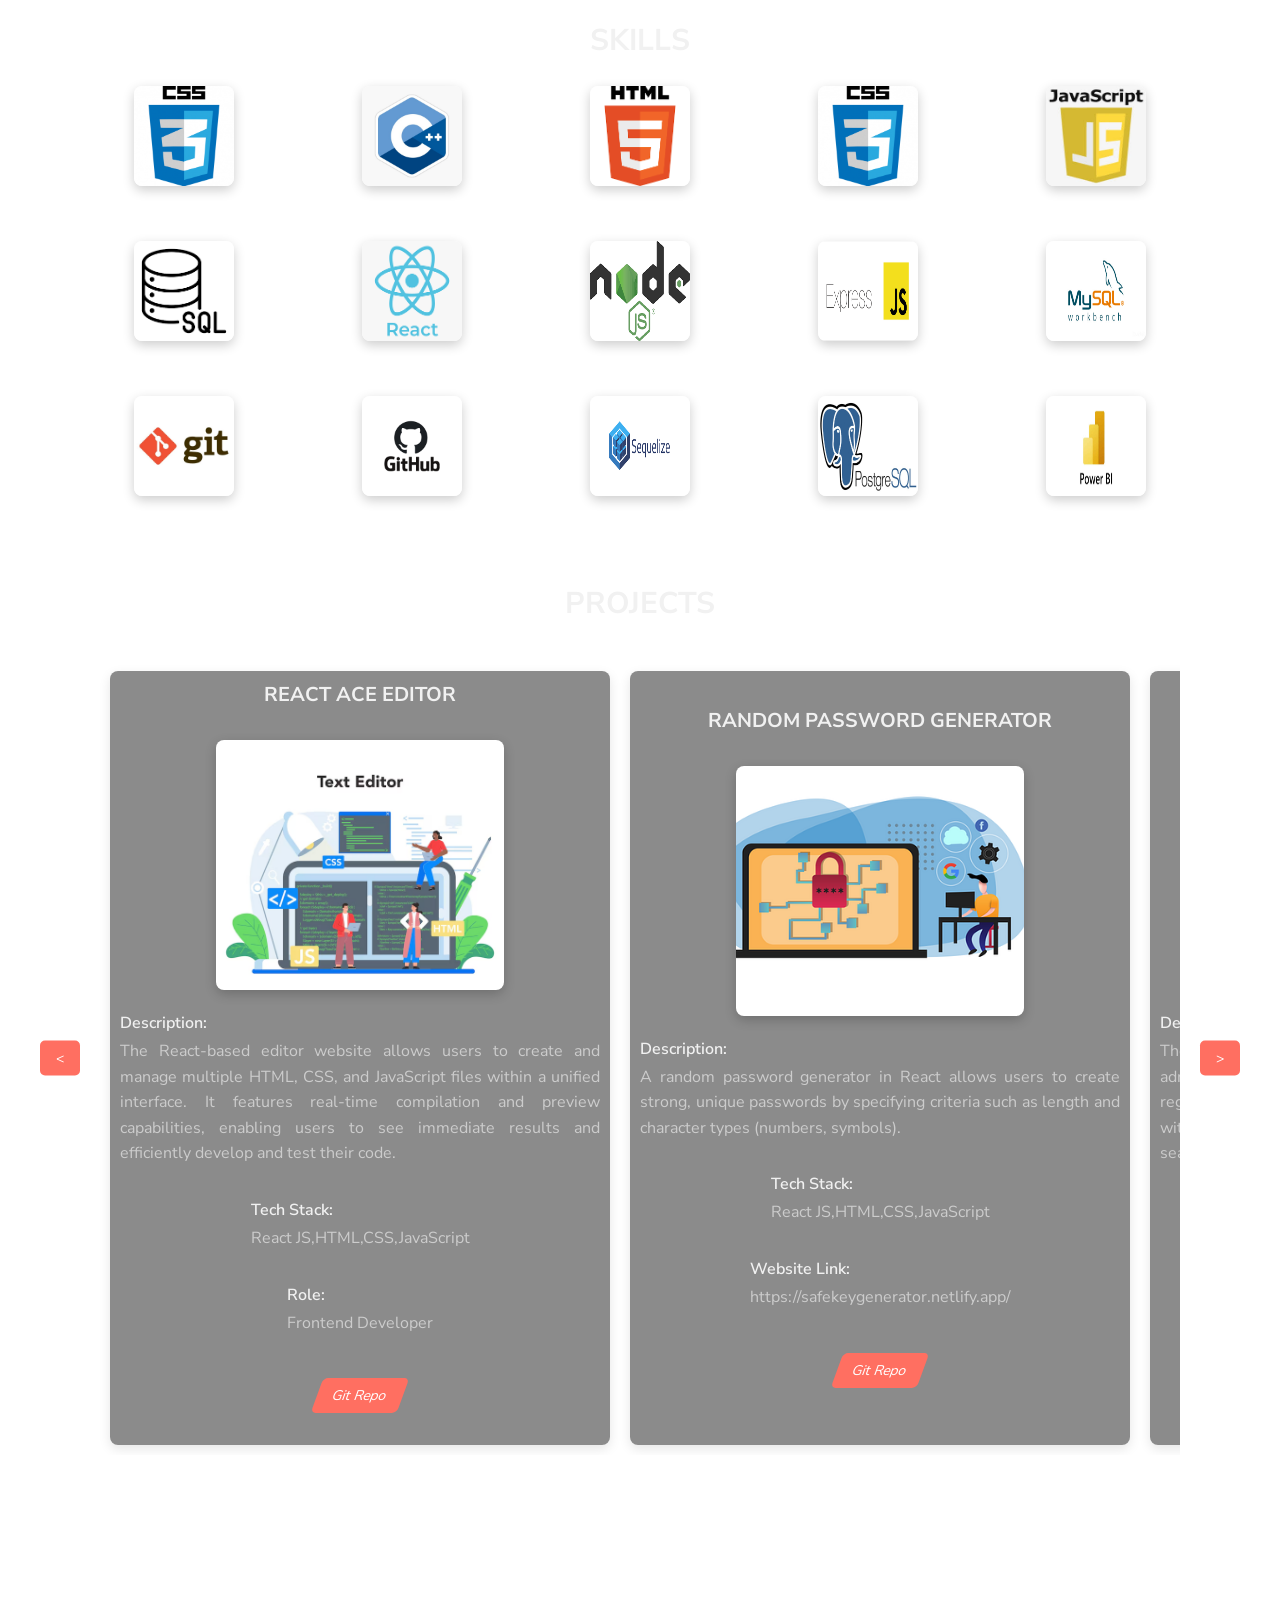
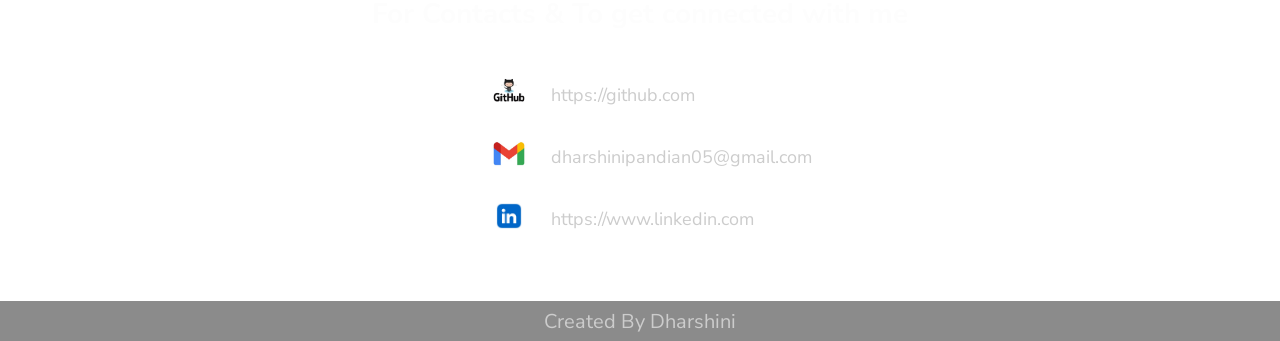
==== commit f63426f0: "modifications were made in the ui" ====
--- a/index.html
+++ b/index.html
@@ -71,16 +71,21 @@
       <div class="side1">
         <div class="language">
           <ul>
-            <li><img src="./C.png" alt="C"></li>
-            <li><img src="./C++.png" alt="C++"></li>
-            <li><img src="./HTML.png" alt="HTML"></li>
-            <li><img src="./CSS.png" alt="CSS"></li>
-            <li><img src="./JS.jpeg" alt="JavaScript"></li>
-            <li><img src="./SQL.png" alt="SQL"></li>
-            <li><img src="./React.png" alt="React JS"></li>
-            <li><img src="./node.png" alt="Node JS"></li>
-            <li><img src="./express.png" alt="Express JS"></li>
-            <li><img src="./workbench.jpg" alt="MySQL WorkBench"></li>
+            <li><img src="./assets/CSS.png" alt="C"></li>
+            <li><img src="./assets/C++.png" alt="C++"></li>
+            <li><img src="./assets/HTML.png" alt="HTML"></li>
+            <li><img src="./assets/CSS.png" alt="CSS"></li>
+            <li><img src="./assets/JS.jpeg" alt="JavaScript"></li>
+            <li><img src="./assets/SQL.png" alt="SQL"></li>
+            <li><img src="./assets/React.png" alt="React JS"></li>
+            <li><img src="./assets/node.png" alt="Node JS"></li>
+            <li><img src="./assets/express.png" alt="Express JS"></li>
+            <li><img src="./assets/workbench.jpg" alt="MySQL WorkBench"></li>
+            <li><img src="./assets/git.png" alt="Git"></li>
+            <li><img src="./assets/github1.png" alt="Github"></li>
+            <li><img src="./assets/sequelize.png" alt="Sequelize"></li>
+            <li><img src="./assets/postgres.png" alt="PostgreSQL"></li>
+            <li><img src="./assets/powerbi.png" alt="PowerBI"></li>
           </ul>
         </div>
       </div>
@@ -90,69 +95,140 @@
 
   <section class="projects" id="projects">
     <h2>Projects</h2><br>
-    <div class="max-width">
-      <div class="pro">
-        <div class="box">
-          <h2>React ace editor</h2><br>
-          <img src="./editor.png" alt="img"><br>
-          <div class="des">
-            <h4>Description:</h4>
-            <p>The React-based editor website allows users to create and manage multiple HTML, CSS, and JavaScript files within a unified interface. It features real-time compilation and preview capabilities, enabling users to see immediate results and efficiently develop and test their code.</p>
-          </div><br>
-          <div class="des">
-            <h4>Tech Stack:</h4>
-            <p>React JS,HTML,CSS,JavaScript</p>
-          </div><br>
-          <div class="des">
-            <h4>Role:</h4>
-            <p>Frontend Developer</p>
-          </div><br>
-          <a href=""><button>Git Repo</button></a><br>
-        </div>
-      </div>
-      <div class="pro">
-        <div class="box">
-          <h2>PS Events</h2><br>
-          <img src="./event.jpg" alt="img"><br>
-          <div class="des">
-            <h4>Description:</h4>
-            <p>The PS Events platform facilitates event management where administrators can create and manage events, while students register, participate, and complete levels to earn rewards. Built with React JS, Node JS, Express JS, and MySQL, it integrates seamless event creation and tracking with a robust backend.</p>
-          </div><br>
-          <div class="des">
-            <h4>Tech Stack:</h4>
-            <p>React JS,Node JS,Express JS,MYSQL</p>
-          </div><br>
-          <div class="des">
-            <h4>Role:</h4>
-            <p>Backend Developer</p>
-          </div><br>
-          <a href=""><button>Git Repo</button></a><br>
-        </div>
-      </div>
-    </div>
+    <div class="carousel-container">
+      <button class="arrow left-arrow" onclick="moveCarousel('left')">&lt;</button>
+      <div class="carousel">
+        <div class="carousel-track">
+          <!-- Project 1 -->
+          <div class="pro ">
+            <h2>React ace editor</h2><br>
+            <img src="./editor.png" alt="img"><br>
+            <div class="des">
+              <h4>Description:</h4>
+              <p>The React-based editor website allows users to create and manage multiple HTML, CSS, and JavaScript files within a unified interface. It features real-time compilation and preview capabilities, enabling users to see immediate results and efficiently develop and test their code.</p>
+            </div><br>
+            <div class="des">
+              <h4>Tech Stack:</h4>
+              <p>React JS,HTML,CSS,JavaScript</p>
+            </div><br>
+            <div class="des">
+              <h4>Role:</h4>
+              <p>Frontend Developer</p>
+            </div><br>
+            <a id="anc" href="https://github.com/DharshiniPandian/React_ace_editor" target="_blank"><button>Git Repo</button></a><br>
+          </div>
+  
+          <!-- Project 2 -->
+          <div class="pro box">
+            <h2>Random Password Generator</h2><br>
+            <img src="./assets/password.png" alt="img"><br>
+            <div class="des">
+              <h4>Description:</h4>
+              <p>A random password generator in React allows users to create strong, unique passwords by specifying criteria such as length and character types (numbers, symbols).</p>
+            </div><br>
+            <div class="des">
+              <h4>Tech Stack:</h4>
+              <p>React JS,HTML,CSS,JavaScript</p>
+            </div><br>
+            <div class="des">
+              <h4>Website Link:</h4>
+              <p><a href="https://safekeygenerator.netlify.app/" target="_blank">https://safekeygenerator.netlify.app/</a></p>
+            </div><br>
+            <a id="anc" href="https://github.com/DharshiniPandian/PasswordGenerator.git" target="_blank"><button>Git Repo</button></a><br>
+          </div>
+  
+          <!-- Project 3 -->
+          <div class="pro box">
+            <h2>PS Events</h2><br>
+            <img src="./event.jpg" alt="img"><br>
+            <div class="des">
+              <h4>Description:</h4>
+              <p>The PS Events platform facilitates event management where administrators can create and manage events, while students register, participate, and complete levels to earn rewards. Built with React JS, Node JS, Express JS, and MySQL, it integrates seamless event creation and tracking with a robust backend.</p>
+            </div><br>
+            <div class="des">
+              <h4>Tech Stack:</h4>
+              <p>React JS,Node JS,Express JS,MYSQL</p>
+            </div><br>
+            <div class="des">
+              <h4>Role:</h4>
+              <p>Backend Developer</p>
+            </div><br>
+            <a id="anc" href="https://github.com/DharshiniPandian/PS_Events" target="_blank"><button>Git Repo</button></a><br>
+          </div>
+
+            <!-- Project 3 -->
+            <div class="pro box">
+              <h2>PS Events</h2><br>
+              <img src="./event.jpg" alt="img"><br>
+              <div class="des">
+                <h4>Description:</h4>
+                <p>The PS Events platform facilitates event management where administrators can create and manage events, while students register, participate, and complete levels to earn rewards. Built with React JS, Node JS, Express JS, and MySQL, it integrates seamless event creation and tracking with a robust backend.</p>
+              </div><br>
+              <div class="des">
+                <h4>Tech Stack:</h4>
+                <p>React JS,Node JS,Express JS,MYSQL</p>
+              </div><br>
+              <div class="des">
+                <h4>Role:</h4>
+                <p>Backend Developer</p>
+              </div><br>
+              <a id="anc" href="https://github.com/DharshiniPandian/PS_Events" target="_blank"><button>Git Repo</button></a><br>
+            </div>
+        </div>
+      </div>
+      <button class="arrow right-arrow" onclick="moveCarousel('right')">&gt;</button>
+    </div>
+  </section>
+  
+
+  <section class="achievements" id="achievements">
+
   </section>
 
   <section class="contact" id="contact">
-    <!-- <div class="contact-content">
-      <h2>Reach me out</h2><br>
-      <div class="max-width">
-        <form id="submit">
-          <label>Name:</label><br>
-          <input type="text" id="name" placeholder="enter name" required><br>
-          <label>Email:</label><br>
-          <input type="email" id="email" placeholder="enter email" required><br>
-          <label>Subject:</label><br>
-          <input type="text" id="subject" placeholder="enter subject" required><br>
-          <label>Text:</label><br>
-          <textarea id="ebody" placeholder="enter text" required></textarea><br>
-          <button type="submit">Send</button>
-        </form>
-      </div>
-    </div> -->
-  </section>
-  
-  
-  <script src="https://smtpjs.com/v3/smtp.js"></script>
+   
+      <h2>For Contacts & To get connected with me</h2>
+      <div id="contact_box">
+        <!-- <div id="contact_sec">
+          <img src="./github.png" alt="Github" />
+          <p><a href="https://github.com/DharshiniPandian" target="_blank">https://github.com</a></p>
+        </div>
+        <div id="contact_sec">
+          <img src="./assets/gmail.png" alt="Github" />
+          <p>dharshinipandian05@gmail.com</p>
+        </div>
+        <div id="contact_sec">
+          <img src="./linkedin.jpg" alt="Github" />
+          <p><a href="https://www.linkedin.com/in/dharshini-pandian-6aa9b4267/" target="_blank">https://www.linkedin.com</a></p>
+        </div> -->
+
+        <table>
+          <tbody>
+            <tr id="tr1">
+              <td id="td1"><img src="./github.png" alt="Github" /></td>
+              <td><p><a href="https://github.com/DharshiniPandian" target="_blank">https://github.com</a></p></td>
+            </tr>
+            <tr>
+              <td id="td1"><img src="./assets/gmail.png" alt="Github" /></td>
+              <td> <p>dharshinipandian05@gmail.com</p></td>
+            </tr>
+            <tr>
+              <td id="td1"><img src="./linkedin.jpg" alt="Github" /></td>
+              <td>  <p><a href="https://www.linkedin.com/in/dharshini-pandian-6aa9b4267/" target="_blank">https://www.linkedin.com</a></p></td>
+            </tr>
+          </tbody>
+        </table>
+        
+      </div>
+     
+  </section>
+
+  <footer>
+    Created By Dharshini
+  </footer>
+  
+  
+  
  <script src="index.js"></script>
     
 </body> 
--- a/index.css
+++ b/index.css
@@ -693,15 +693,7 @@
   color: #f1f1f1; 
 }
 
-.projects .max-width {
-  display: -ms-grid;
-  display: grid;
-  -ms-grid-columns: 1fr 50px 1fr;
-  grid-template-columns: repeat(2, 1fr);
-  gap: 50px; 
-  max-width: 1300px;
-  margin: auto;
-}
+
 
 .pro {
   border-radius: 8px;
@@ -777,7 +769,11 @@
   line-height: 1.6; 
 }
 
-a {
+.des a{
+  color: #ccc;
+}
+
+#anc {
   display: block;
   text-align: center; 
   margin-top: 10px; 
@@ -974,3 +970,146 @@
     font-size: 15px;
   }
 }
+
+#contact_sec{
+  display: flex;
+  align-items: center;
+  justify-content: center;
+  gap: 20px;
+}
+
+#contact_box img{
+  height: 40px;
+  width: 40px;
+  border-radius: 7px;
+}
+
+#contact_box div{
+  margin-bottom: 15px;
+}
+
+#contact_box a{
+  color: #ccc;
+  font-size: 18px;
+  cursor: pointer;
+}
+
+#contact_box p{
+  color: #ccc;
+  font-size: 18px;
+}
+
+#contact_box{
+  display: flex;
+  align-items: center;
+  justify-content: center;
+}
+
+#td1{
+  width: 80px;
+  text-align: center;
+}
+
+#contact h2{
+  font-size: 28px;
+
+}
+
+tr{
+  height: 60px;
+}
+
+footer{
+  width: 100%;
+  height: 40px;
+  background: #33333391;
+  color: #ccc;
+  display: flex;
+  align-items: center;
+  justify-content: center;
+  font-size: 20px;
+}
+
+.carousel-container {
+  position: relative;
+  display: flex;
+  align-items: center;
+  overflow: hidden;
+  justify-content: center;
+  width: 100%;
+  max-width: 1200px;
+  margin: 0 auto;
+
+}
+
+.carousel {
+  display: flex;
+ 
+  width: 90%;
+  overflow: hidden; 
+  padding: 10px; 
+  box-sizing: border-box;
+}
+
+.carousel-track {
+  display: flex;
+  gap: 20px; 
+  transition: transform 0.5s ease-in-out;
+ 
+}
+
+.pro {
+  flex: 0 0 calc(50% - 30px); /* Default: Two projects per row */
+  max-width: calc(50% - 30px);
+  padding: 10px;
+  box-sizing: border-box; /* Include padding and borders in the width */
+}
+
+/* For larger screens, show two projects */
+@media (min-width: 768px) {
+  .pro {
+    flex: 0 0 calc(50% - 30px);
+    max-width: calc(50% - 30px);
+  }
+}
+
+/* For medium screens, show three projects per row */
+@media (min-width: 1024px) {
+  .pro {
+    flex: 0 0 calc(50% - 30px);
+    max-width: calc(50% - 30px);
+  }
+}
+
+/* For small screens (mobile), show one project per row */
+@media (max-width: 767px) {
+  .pro {
+    flex:800 0 100%;
+    max-width: 100%;
+  }
+}
+
+
+
+.arrow {
+  background: #000;
+  color: #fff;
+  border: none;
+  cursor: pointer;
+  font-size: 20px;
+  padding: 10px 20px;
+  position: absolute;
+  top: 50%;
+  transform: translateY(-50%);
+  z-index: 1;
+}
+
+.left-arrow {
+  left: 0;
+}
+
+.right-arrow {
+  right: 0;
+}
+
+
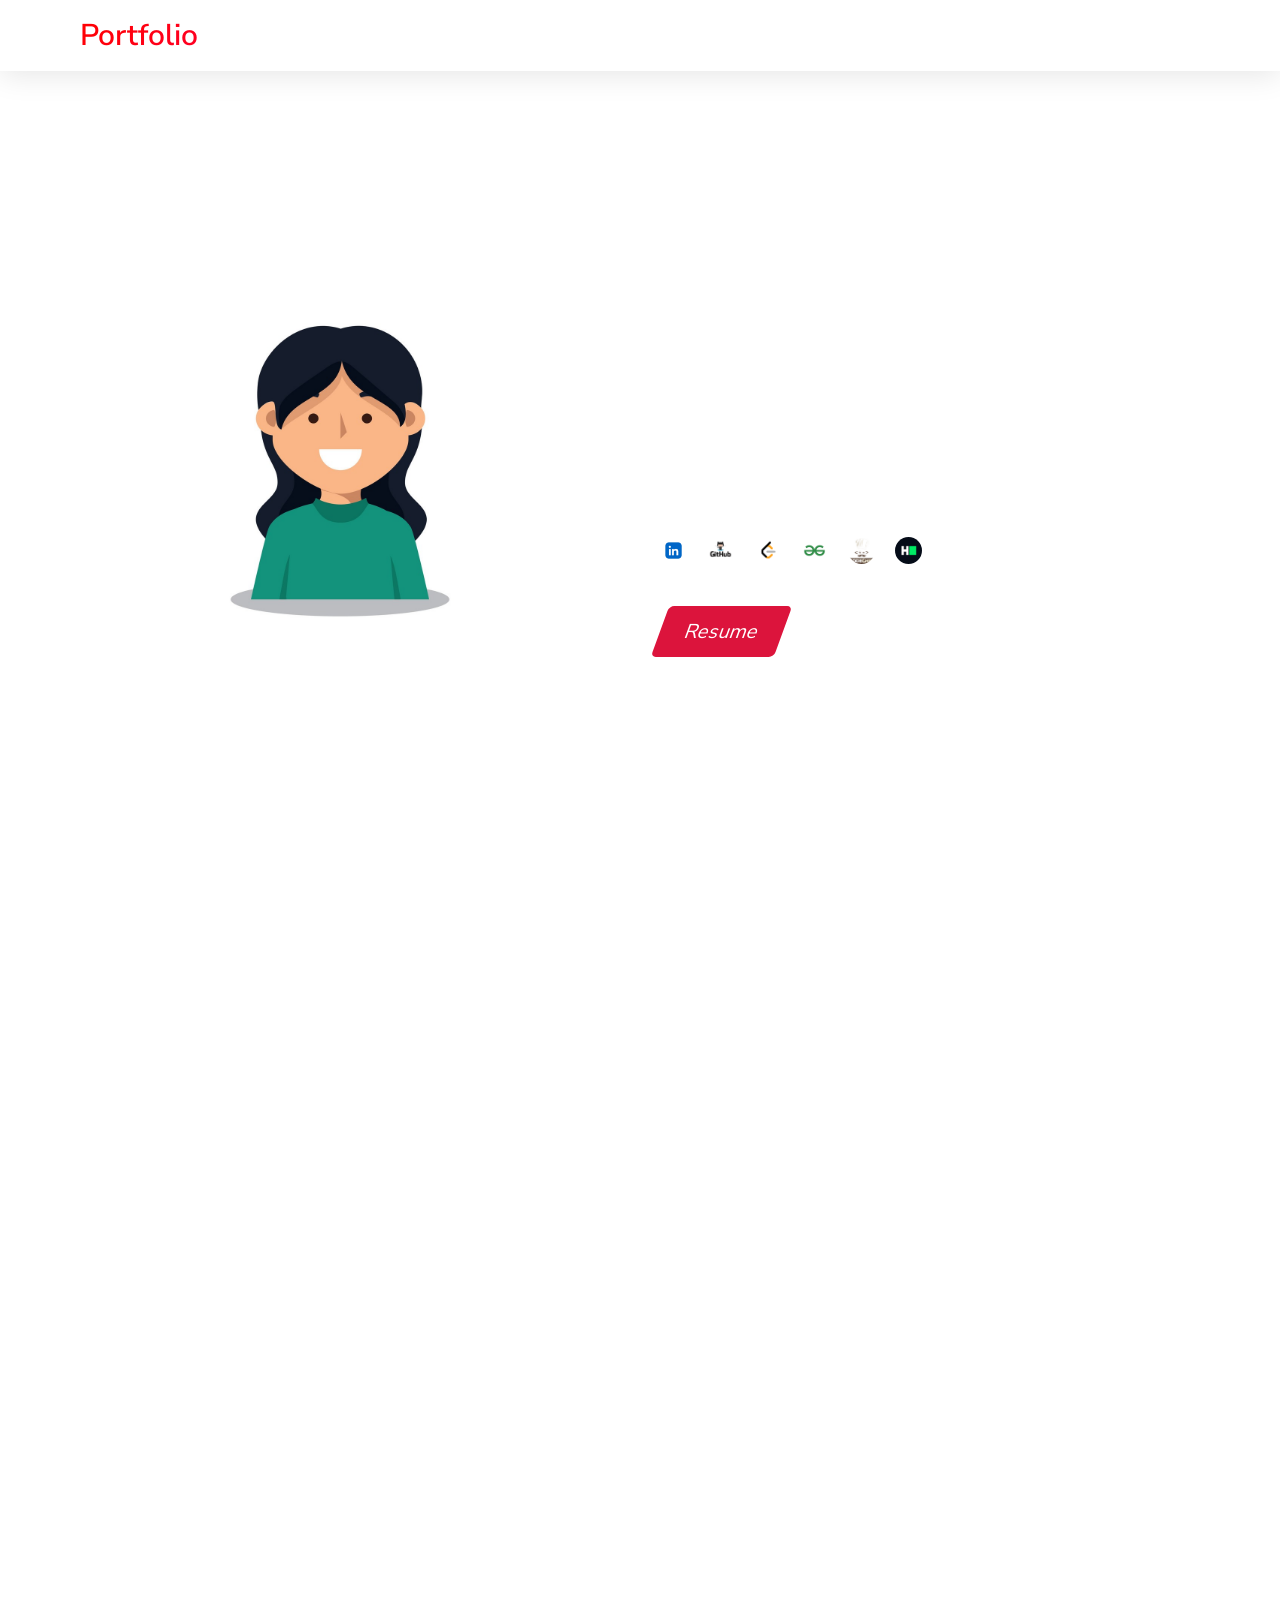
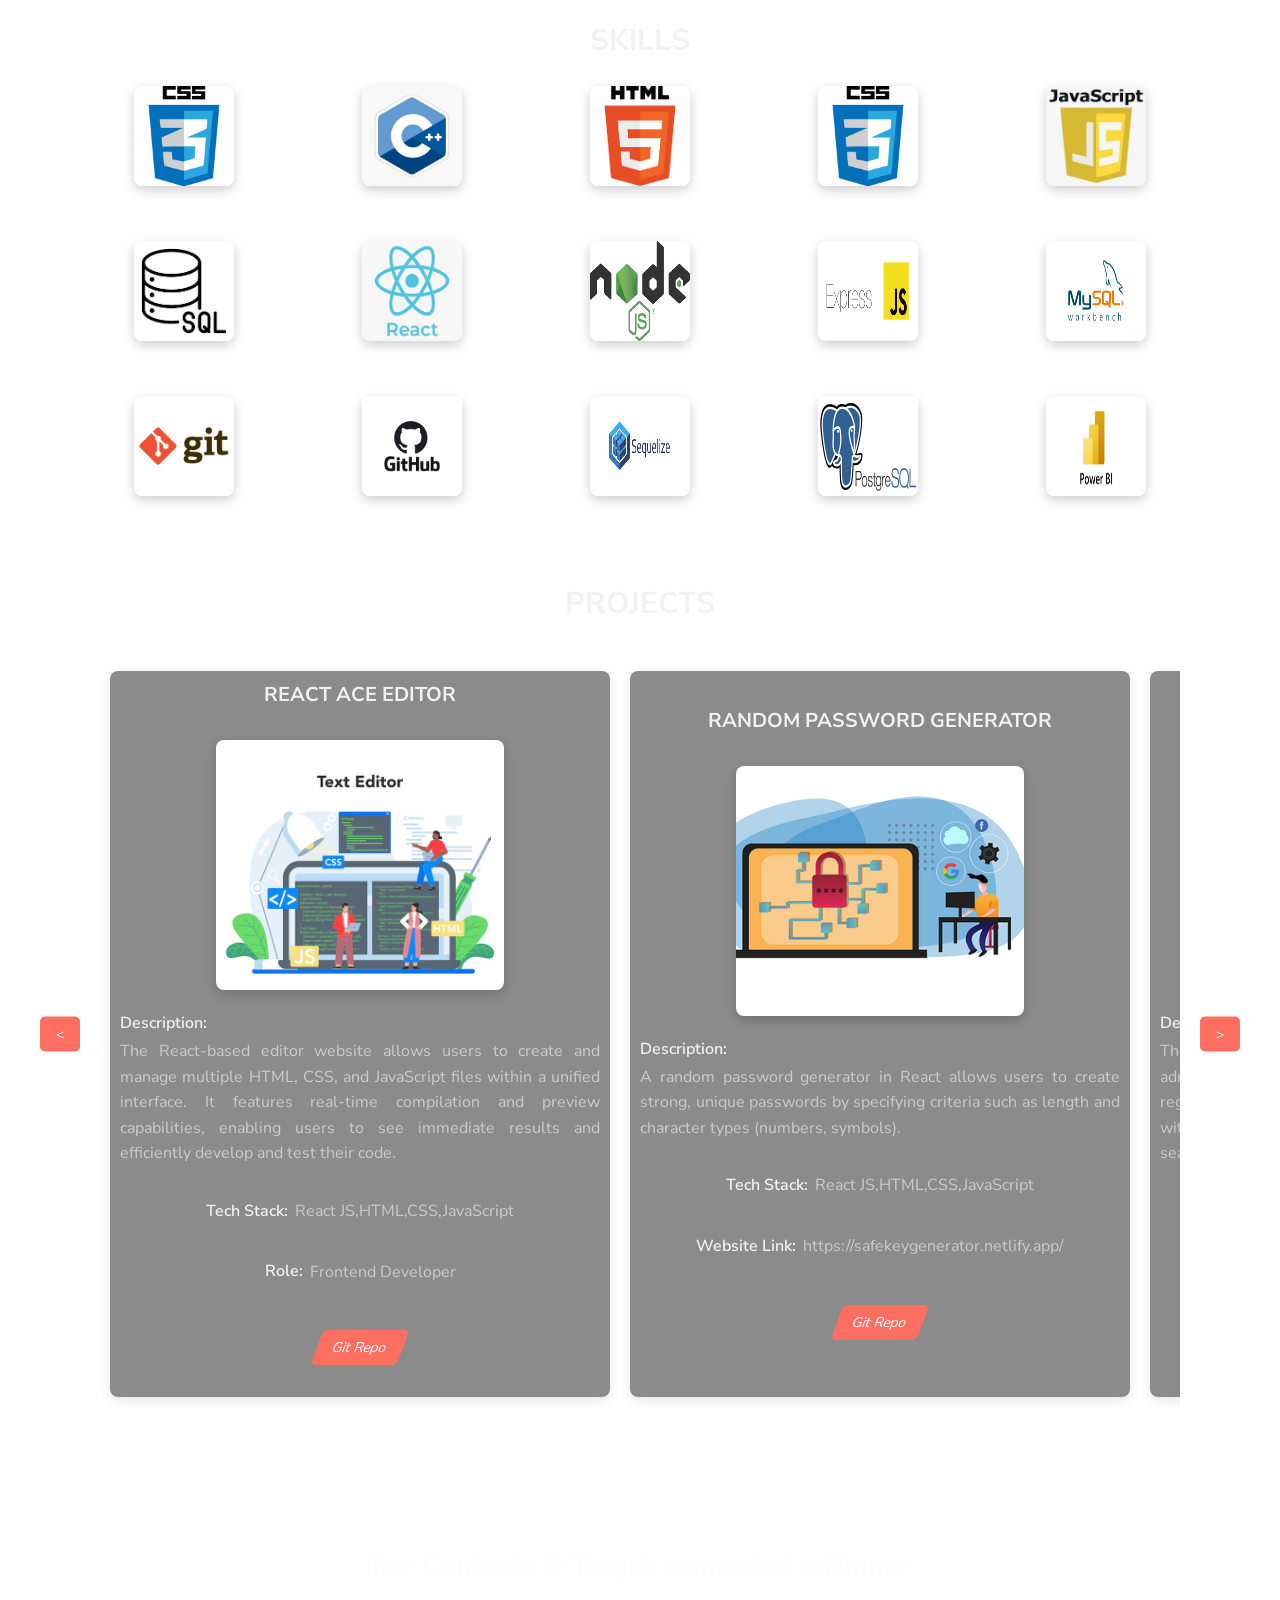
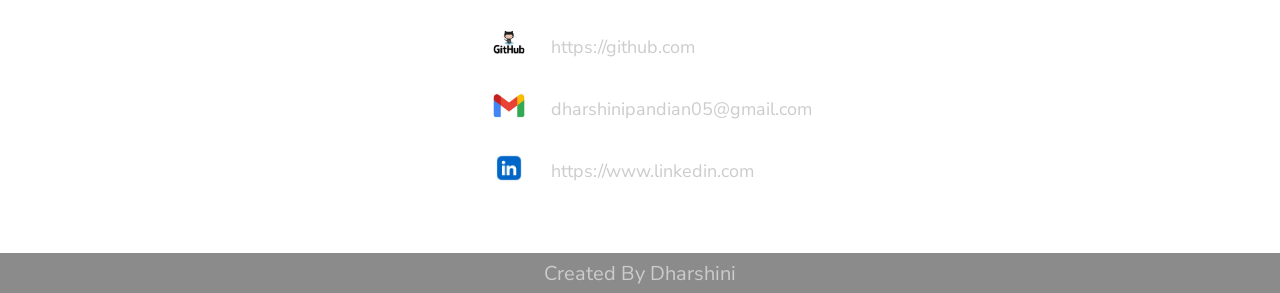
==== commit 3a9e26ee: "modifications made in the ui" ====
--- a/index.html
+++ b/index.html
@@ -107,11 +107,11 @@
               <h4>Description:</h4>
               <p>The React-based editor website allows users to create and manage multiple HTML, CSS, and JavaScript files within a unified interface. It features real-time compilation and preview capabilities, enabling users to see immediate results and efficiently develop and test their code.</p>
             </div><br>
-            <div class="des">
+            <div class="des"  id="des">
               <h4>Tech Stack:</h4>
               <p>React JS,HTML,CSS,JavaScript</p>
             </div><br>
-            <div class="des">
+            <div class="des"  id="des">
               <h4>Role:</h4>
               <p>Frontend Developer</p>
             </div><br>
@@ -126,11 +126,11 @@
               <h4>Description:</h4>
               <p>A random password generator in React allows users to create strong, unique passwords by specifying criteria such as length and character types (numbers, symbols).</p>
             </div><br>
-            <div class="des">
+            <div class="des"  id="des">
               <h4>Tech Stack:</h4>
               <p>React JS,HTML,CSS,JavaScript</p>
             </div><br>
-            <div class="des">
+            <div class="des"  id="des">
               <h4>Website Link:</h4>
               <p><a href="https://safekeygenerator.netlify.app/" target="_blank">https://safekeygenerator.netlify.app/</a></p>
             </div><br>
@@ -145,35 +145,16 @@
               <h4>Description:</h4>
               <p>The PS Events platform facilitates event management where administrators can create and manage events, while students register, participate, and complete levels to earn rewards. Built with React JS, Node JS, Express JS, and MySQL, it integrates seamless event creation and tracking with a robust backend.</p>
             </div><br>
-            <div class="des">
+            <div class="des"  id="des">
               <h4>Tech Stack:</h4>
               <p>React JS,Node JS,Express JS,MYSQL</p>
             </div><br>
-            <div class="des">
+            <div class="des"  id="des">
               <h4>Role:</h4>
               <p>Backend Developer</p>
             </div><br>
             <a id="anc" href="https://github.com/DharshiniPandian/PS_Events" target="_blank"><button>Git Repo</button></a><br>
           </div>
-
-            <!-- Project 3 -->
-            <div class="pro box">
-              <h2>PS Events</h2><br>
-              <img src="./event.jpg" alt="img"><br>
-              <div class="des">
-                <h4>Description:</h4>
-                <p>The PS Events platform facilitates event management where administrators can create and manage events, while students register, participate, and complete levels to earn rewards. Built with React JS, Node JS, Express JS, and MySQL, it integrates seamless event creation and tracking with a robust backend.</p>
-              </div><br>
-              <div class="des">
-                <h4>Tech Stack:</h4>
-                <p>React JS,Node JS,Express JS,MYSQL</p>
-              </div><br>
-              <div class="des">
-                <h4>Role:</h4>
-                <p>Backend Developer</p>
-              </div><br>
-              <a id="anc" href="https://github.com/DharshiniPandian/PS_Events" target="_blank"><button>Git Repo</button></a><br>
-            </div>
         </div>
       </div>
       <button class="arrow right-arrow" onclick="moveCarousel('right')">&gt;</button>
--- a/index.css
+++ b/index.css
@@ -1065,6 +1065,17 @@
   box-sizing: border-box; /* Include padding and borders in the width */
 }
 
+.pro #des{
+  display: flex;
+  align-items: center;
+  justify-content: center;
+  gap: 7px;
+}
+
+#des p{
+  margin-bottom: 3px;
+}
+
 /* For larger screens, show two projects */
 @media (min-width: 768px) {
   .pro {
